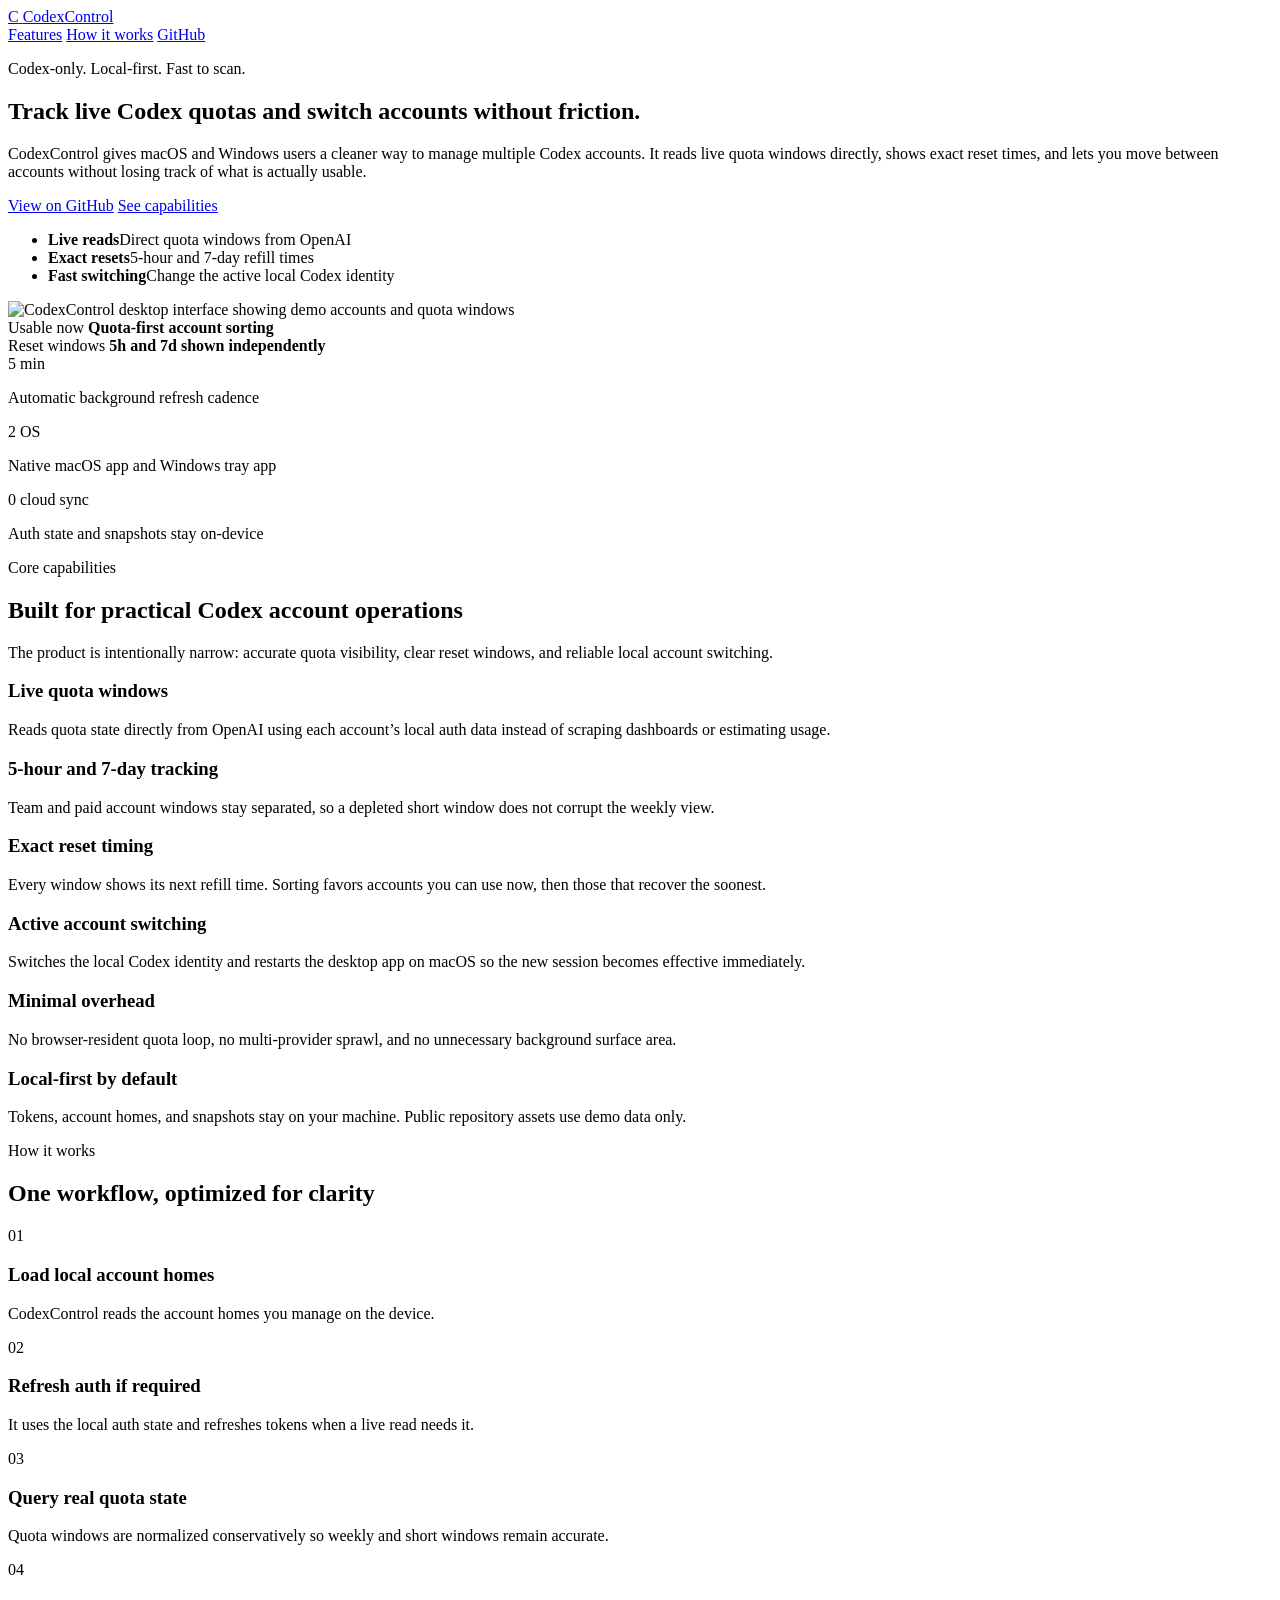
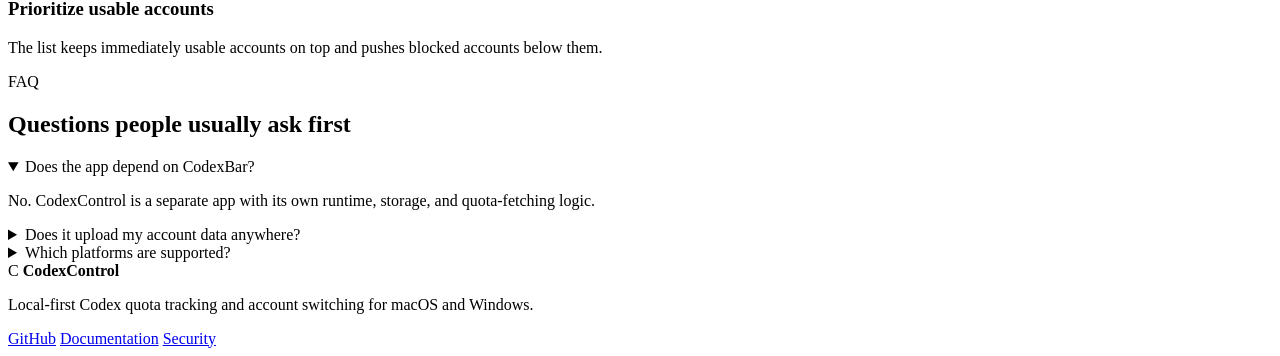
==== site/index.html @ 376be857 "Add Cloudflare Pages website" ====
<!doctype html>
<html lang="en">
  <head>
    <meta charset="utf-8">
    <meta name="viewport" content="width=device-width, initial-scale=1">
    <title>CodexControl | Codex quota tracking and account switching</title>
    <meta
      name="description"
      content="CodexControl is a local-first desktop app for tracking live OpenAI Codex quotas, exact reset times, and switching between Codex accounts on macOS and Windows."
    >
    <meta
      name="robots"
      content="index,follow,max-image-preview:large,max-snippet:-1,max-video-preview:-1"
    >
    <meta name="theme-color" content="#111a37">
    <meta name="application-name" content="CodexControl">
    <meta name="apple-mobile-web-app-title" content="CodexControl">
    <meta name="format-detection" content="telephone=no">
    <meta name="author" content="CodexControl">
    <link rel="canonical" href="https://codexcontrol.app/">
    <link rel="icon" href="/favicon.svg" type="image/svg+xml">
    <link rel="manifest" href="/site.webmanifest">
    <link rel="stylesheet" href="/styles.css">

    <meta property="og:type" content="website">
    <meta property="og:site_name" content="CodexControl">
    <meta property="og:locale" content="en_US">
    <meta property="og:url" content="https://codexcontrol.app/">
    <meta property="og:title" content="CodexControl | Codex quota tracking and account switching">
    <meta
      property="og:description"
      content="Track live Codex quotas, exact reset times, and switch accounts locally without browser-driven overhead."
    >
    <meta property="og:image" content="https://codexcontrol.app/assets/codexcontrol-og.png">
    <meta property="og:image:width" content="1200">
    <meta property="og:image:height" content="630">

    <meta name="twitter:card" content="summary_large_image">
    <meta name="twitter:title" content="CodexControl | Codex quota tracking and account switching">
    <meta
      name="twitter:description"
      content="Local-first desktop app for live Codex quota tracking, reset windows, and one-click account switching."
    >
    <meta name="twitter:image" content="https://codexcontrol.app/assets/codexcontrol-og.png">

    <script type="application/ld+json">
      {
        "@context": "https://schema.org",
        "@type": "SoftwareApplication",
        "name": "CodexControl",
        "applicationCategory": "DeveloperApplication",
        "operatingSystem": "macOS, Windows",
        "url": "https://codexcontrol.app/",
        "downloadUrl": "https://github.com/ademisler/CodexControl",
        "softwareVersion": "1.0",
        "description": "Local-first desktop app for live OpenAI Codex quota tracking, exact reset times, and account switching.",
        "image": "https://codexcontrol.app/assets/codexcontrol-og.png",
        "author": {
          "@type": "Person",
          "name": "ademisler"
        },
        "offers": {
          "@type": "Offer",
          "price": "0",
          "priceCurrency": "USD"
        },
        "sameAs": [
          "https://github.com/ademisler/CodexControl"
        ]
      }
    </script>
  </head>
  <body>
    <div class="site-shell">
      <header class="topbar">
        <a class="brand" href="/" aria-label="CodexControl home">
          <span class="brand-mark">C</span>
          <span class="brand-name">CodexControl</span>
        </a>
        <nav class="nav">
          <a href="#features">Features</a>
          <a href="#how-it-works">How it works</a>
          <a href="https://github.com/ademisler/CodexControl">GitHub</a>
        </nav>
      </header>

      <main>
        <section class="hero">
          <div class="hero-copy">
            <p class="eyebrow">Codex-only. Local-first. Fast to scan.</p>
            <h1>Track live Codex quotas and switch accounts without friction.</h1>
            <p class="lede">
              CodexControl gives macOS and Windows users a cleaner way to manage multiple
              Codex accounts. It reads live quota windows directly, shows exact reset times,
              and lets you move between accounts without losing track of what is actually usable.
            </p>
            <div class="cta-row">
              <a class="button primary" href="https://github.com/ademisler/CodexControl">View on GitHub</a>
              <a class="button secondary" href="#features">See capabilities</a>
            </div>
            <ul class="signal-list" aria-label="Key product signals">
              <li><strong>Live reads</strong><span>Direct quota windows from OpenAI</span></li>
              <li><strong>Exact resets</strong><span>5-hour and 7-day refill times</span></li>
              <li><strong>Fast switching</strong><span>Change the active local Codex identity</span></li>
            </ul>
          </div>

          <div class="hero-visual">
            <div class="window-card">
              <div class="window-header">
                <span></span>
                <span></span>
                <span></span>
              </div>
              <img
                src="/assets/codexcontrol-demo-ui.png"
                alt="CodexControl desktop interface showing demo accounts and quota windows"
                width="996"
                height="1360"
              >
            </div>
            <div class="status-float status-float-top">
              <span class="status-label">Usable now</span>
              <strong>Quota-first account sorting</strong>
            </div>
            <div class="status-float status-float-bottom">
              <span class="status-label">Reset windows</span>
              <strong>5h and 7d shown independently</strong>
            </div>
          </div>
        </section>

        <section class="trust-row" aria-label="Product highlights">
          <article>
            <span class="metric">5 min</span>
            <p>Automatic background refresh cadence</p>
          </article>
          <article>
            <span class="metric">2 OS</span>
            <p>Native macOS app and Windows tray app</p>
          </article>
          <article>
            <span class="metric">0 cloud sync</span>
            <p>Auth state and snapshots stay on-device</p>
          </article>
        </section>

        <section class="section" id="features">
          <div class="section-head">
            <p class="eyebrow">Core capabilities</p>
            <h2>Built for practical Codex account operations</h2>
            <p>
              The product is intentionally narrow: accurate quota visibility, clear reset windows,
              and reliable local account switching.
            </p>
          </div>

          <div class="feature-grid">
            <article class="feature-card">
              <h3>Live quota windows</h3>
              <p>
                Reads quota state directly from OpenAI using each account’s local auth data instead
                of scraping dashboards or estimating usage.
              </p>
            </article>
            <article class="feature-card">
              <h3>5-hour and 7-day tracking</h3>
              <p>
                Team and paid account windows stay separated, so a depleted short window does not
                corrupt the weekly view.
              </p>
            </article>
            <article class="feature-card">
              <h3>Exact reset timing</h3>
              <p>
                Every window shows its next refill time. Sorting favors accounts you can use now,
                then those that recover the soonest.
              </p>
            </article>
            <article class="feature-card">
              <h3>Active account switching</h3>
              <p>
                Switches the local Codex identity and restarts the desktop app on macOS so the
                new session becomes effective immediately.
              </p>
            </article>
            <article class="feature-card">
              <h3>Minimal overhead</h3>
              <p>
                No browser-resident quota loop, no multi-provider sprawl, and no unnecessary
                background surface area.
              </p>
            </article>
            <article class="feature-card">
              <h3>Local-first by default</h3>
              <p>
                Tokens, account homes, and snapshots stay on your machine. Public repository
                assets use demo data only.
              </p>
            </article>
          </div>
        </section>

        <section class="section section-alt" id="how-it-works">
          <div class="section-head">
            <p class="eyebrow">How it works</p>
            <h2>One workflow, optimized for clarity</h2>
          </div>

          <div class="step-list">
            <article class="step-card">
              <span class="step-index">01</span>
              <h3>Load local account homes</h3>
              <p>CodexControl reads the account homes you manage on the device.</p>
            </article>
            <article class="step-card">
              <span class="step-index">02</span>
              <h3>Refresh auth if required</h3>
              <p>It uses the local auth state and refreshes tokens when a live read needs it.</p>
            </article>
            <article class="step-card">
              <span class="step-index">03</span>
              <h3>Query real quota state</h3>
              <p>Quota windows are normalized conservatively so weekly and short windows remain accurate.</p>
            </article>
            <article class="step-card">
              <span class="step-index">04</span>
              <h3>Prioritize usable accounts</h3>
              <p>The list keeps immediately usable accounts on top and pushes blocked accounts below them.</p>
            </article>
          </div>
        </section>

        <section class="section faq">
          <div class="section-head">
            <p class="eyebrow">FAQ</p>
            <h2>Questions people usually ask first</h2>
          </div>

          <div class="faq-list">
            <details open>
              <summary>Does the app depend on CodexBar?</summary>
              <p>No. CodexControl is a separate app with its own runtime, storage, and quota-fetching logic.</p>
            </details>
            <details>
              <summary>Does it upload my account data anywhere?</summary>
              <p>No. The app is local-first. It reads local account state and requests quota data directly from OpenAI.</p>
            </details>
            <details>
              <summary>Which platforms are supported?</summary>
              <p>The repository ships a native macOS menu bar app and a Windows tray implementation.</p>
            </details>
          </div>
        </section>
      </main>

      <footer class="footer">
        <div>
          <span class="brand-mark footer-mark">C</span>
          <strong>CodexControl</strong>
        </div>
        <p>Local-first Codex quota tracking and account switching for macOS and Windows.</p>
        <div class="footer-links">
          <a href="https://github.com/ademisler/CodexControl">GitHub</a>
          <a href="https://github.com/ademisler/CodexControl/blob/main/README.md">Documentation</a>
          <a href="https://github.com/ademisler/CodexControl/blob/main/SECURITY.md">Security</a>
        </div>
      </footer>
    </div>
  </body>
</html>
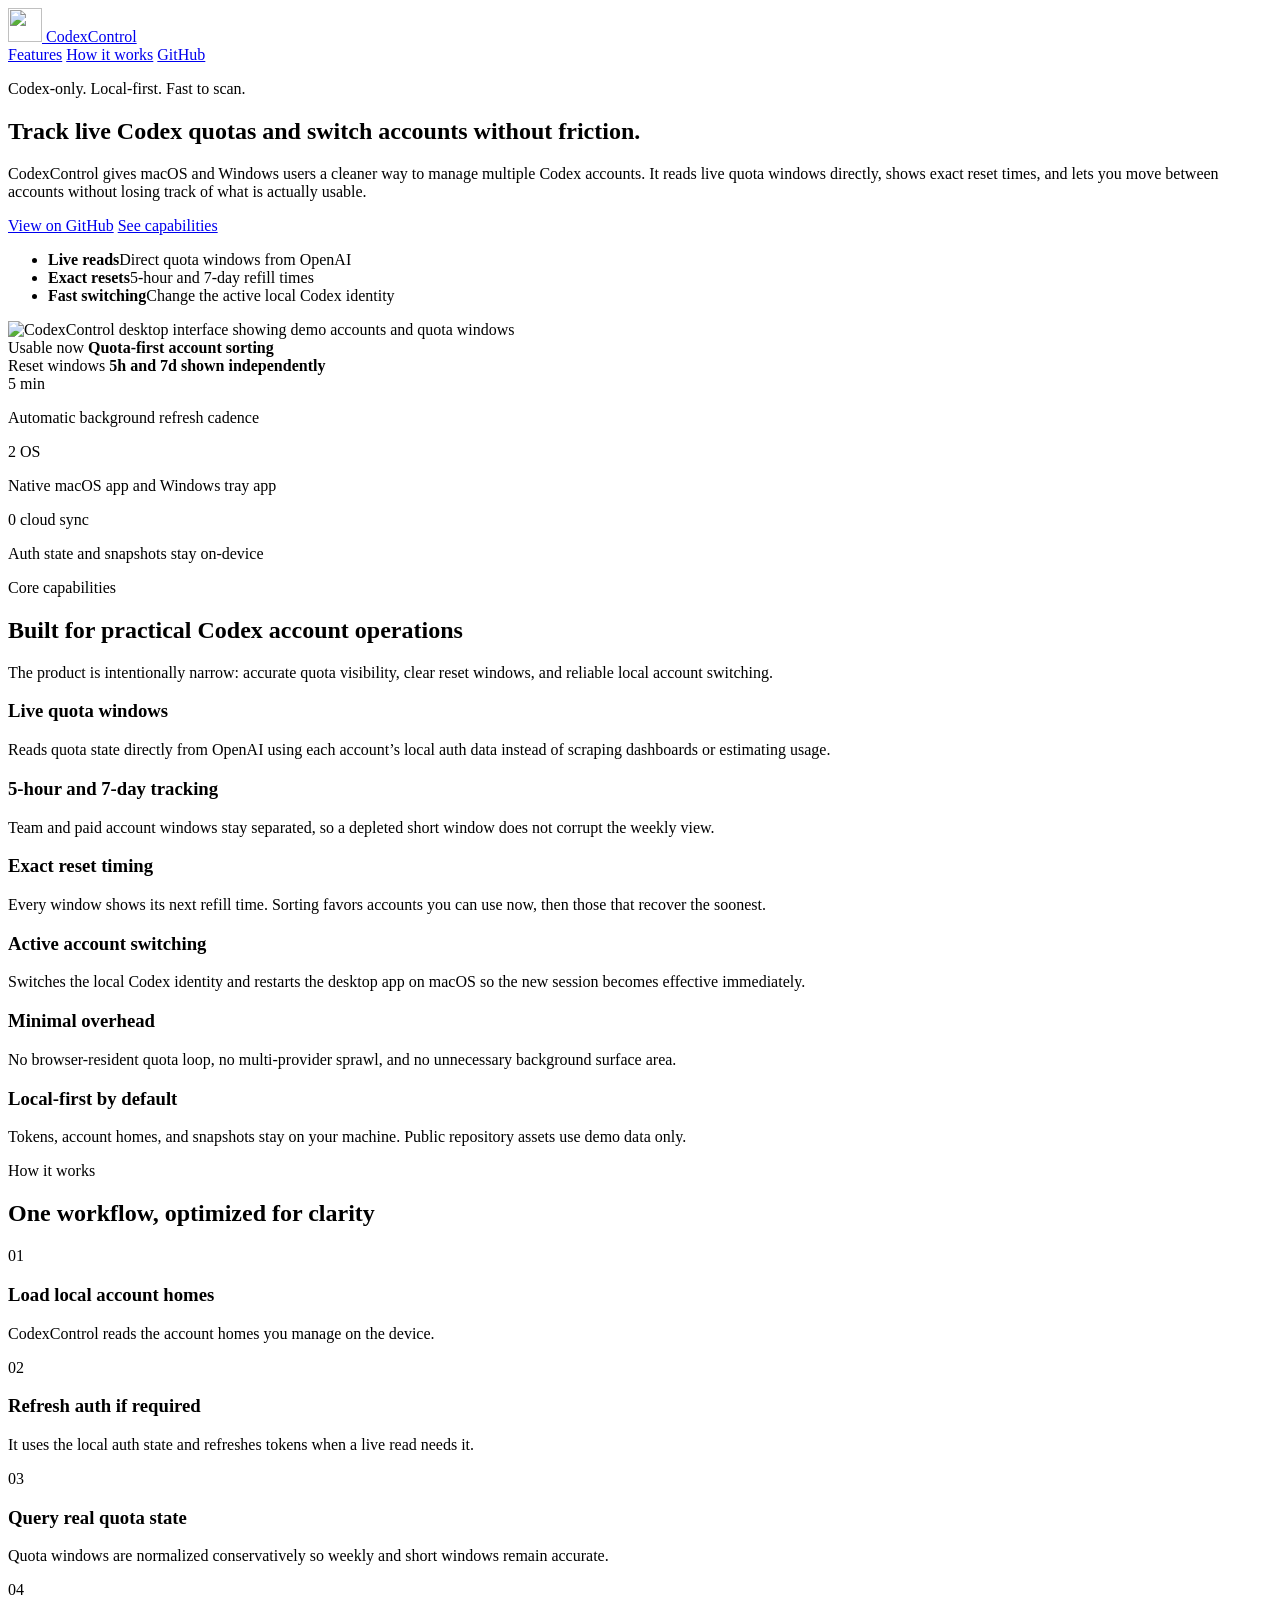
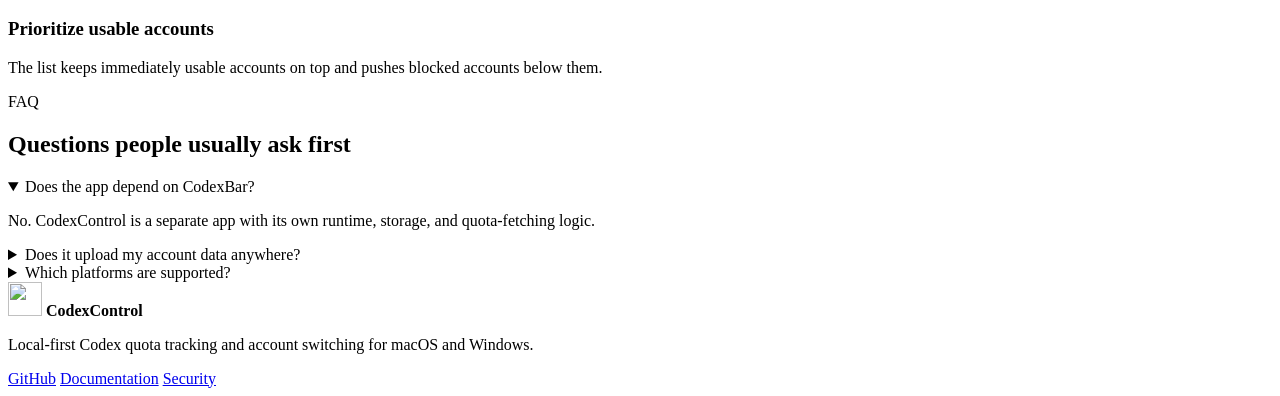
==== commit b27d1390: "Polish branding, release flow, and repository automation" ====
--- a/site/index.html
+++ b/site/index.html
@@ -74,7 +74,7 @@
     <div class="site-shell">
       <header class="topbar">
         <a class="brand" href="/" aria-label="CodexControl home">
-          <span class="brand-mark">C</span>
+          <img class="brand-mark-image" src="/assets/codexcontrol-mark.svg" alt="" width="34" height="34">
           <span class="brand-name">CodexControl</span>
         </a>
         <nav class="nav">
@@ -256,7 +256,7 @@
 
       <footer class="footer">
         <div>
-          <span class="brand-mark footer-mark">C</span>
+          <img class="brand-mark-image footer-mark" src="/assets/codexcontrol-mark.svg" alt="" width="34" height="34">
           <strong>CodexControl</strong>
         </div>
         <p>Local-first Codex quota tracking and account switching for macOS and Windows.</p>
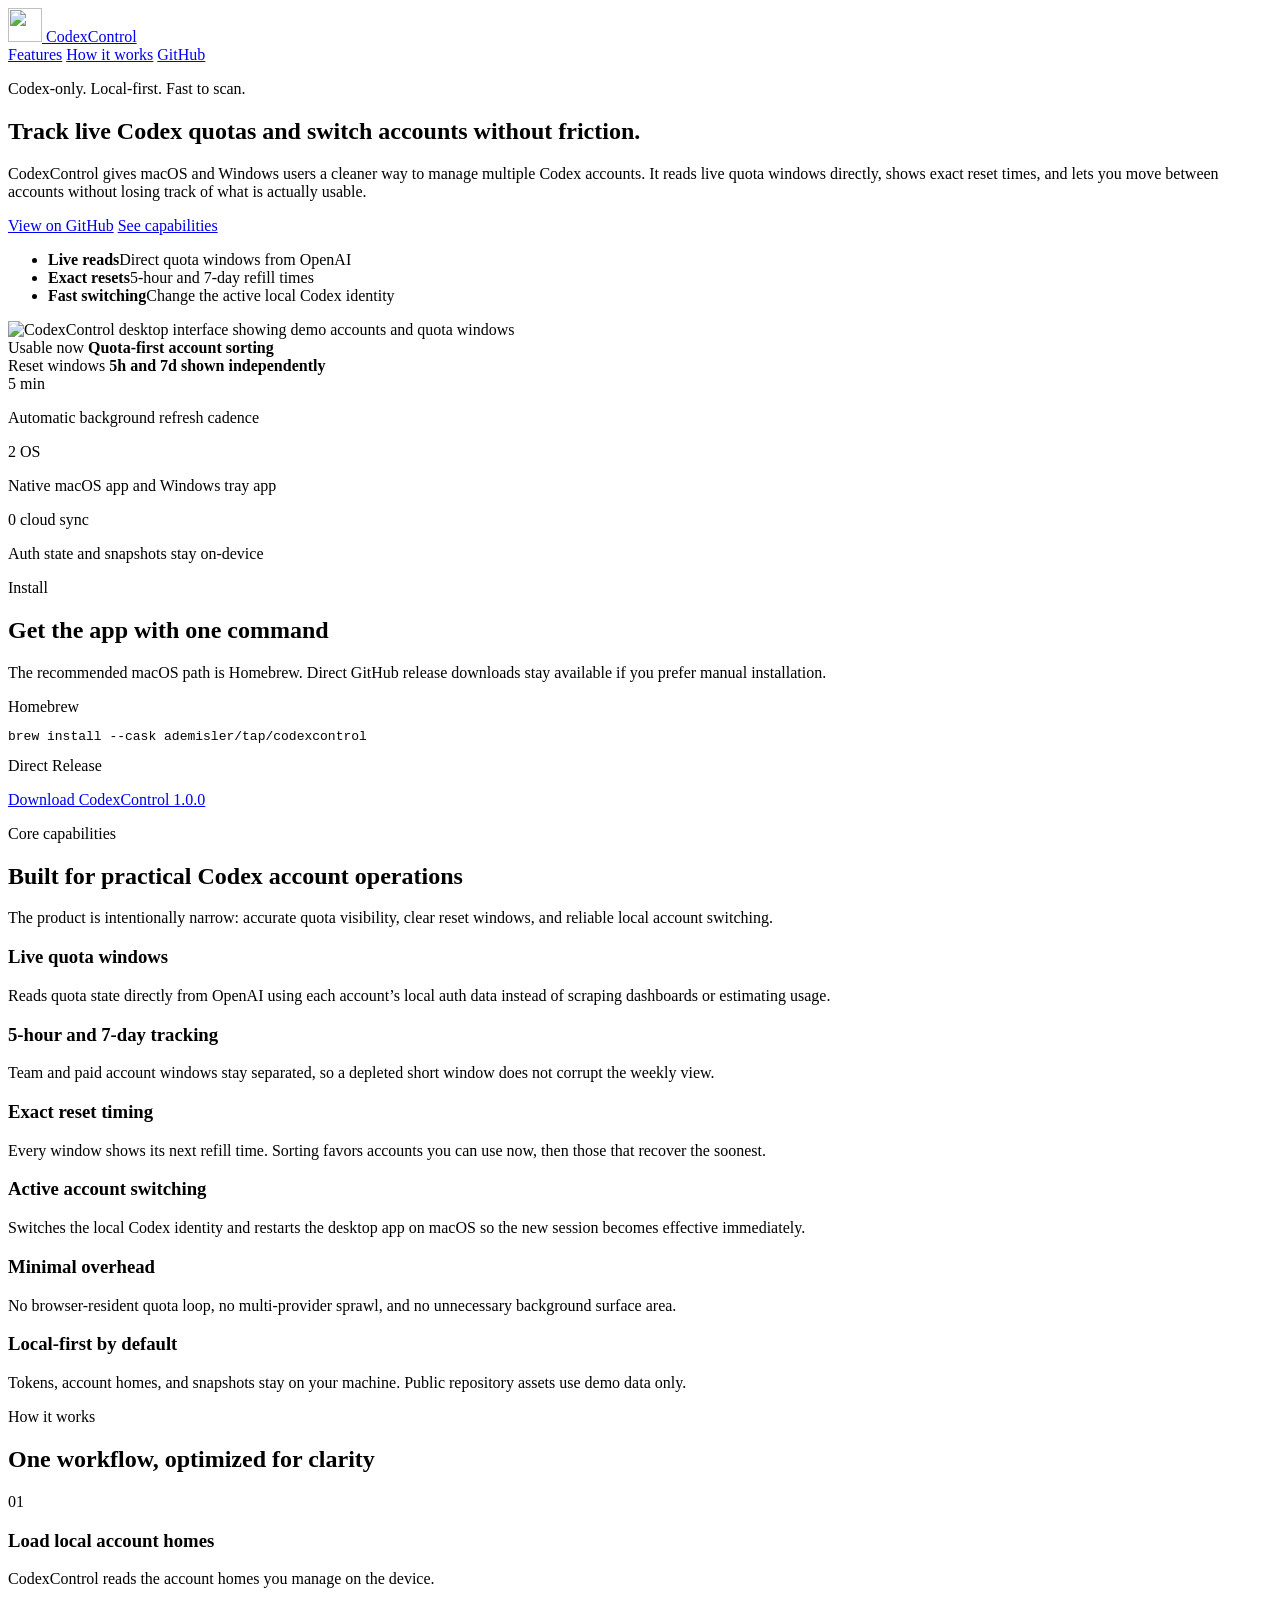
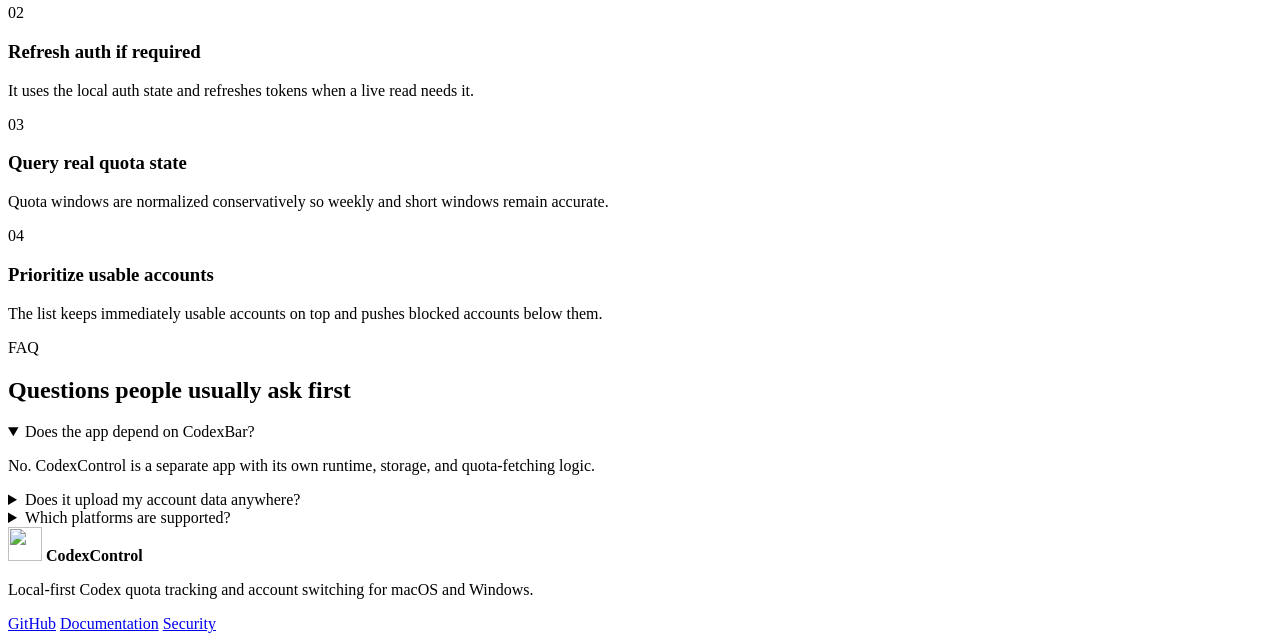
==== commit b189e35e: "Add Homebrew install path and harden release docs" ====
--- a/site/index.html
+++ b/site/index.html
@@ -31,7 +31,7 @@
       property="og:description"
       content="Track live Codex quotas, exact reset times, and switch accounts locally without browser-driven overhead."
     >
-    <meta property="og:image" content="https://codexcontrol.app/assets/codexcontrol-og.png">
+    <meta property="og:image" content="https://codexcontrol.app/assets/codexcontrol-og.png?v=1.0.1">
     <meta property="og:image:width" content="1200">
     <meta property="og:image:height" content="630">
 
@@ -41,7 +41,7 @@
       name="twitter:description"
       content="Local-first desktop app for live Codex quota tracking, reset windows, and one-click account switching."
     >
-    <meta name="twitter:image" content="https://codexcontrol.app/assets/codexcontrol-og.png">
+    <meta name="twitter:image" content="https://codexcontrol.app/assets/codexcontrol-og.png?v=1.0.1">
 
     <script type="application/ld+json">
       {
@@ -54,7 +54,7 @@
         "downloadUrl": "https://github.com/ademisler/CodexControl",
         "softwareVersion": "1.0",
         "description": "Local-first desktop app for live OpenAI Codex quota tracking, exact reset times, and account switching.",
-        "image": "https://codexcontrol.app/assets/codexcontrol-og.png",
+        "image": "https://codexcontrol.app/assets/codexcontrol-og.png?v=1.0.1",
         "author": {
           "@type": "Person",
           "name": "ademisler"
@@ -145,6 +145,28 @@
           </article>
         </section>
 
+        <section class="section section-install" id="install">
+          <div class="section-head">
+            <p class="eyebrow">Install</p>
+            <h2>Get the app with one command</h2>
+            <p>
+              The recommended macOS path is Homebrew. Direct GitHub release downloads stay available
+              if you prefer manual installation.
+            </p>
+          </div>
+
+          <div class="install-grid">
+            <article class="install-card">
+              <span class="install-label">Homebrew</span>
+              <pre><code>brew install --cask ademisler/tap/codexcontrol</code></pre>
+            </article>
+            <article class="install-card">
+              <span class="install-label">Direct Release</span>
+              <p><a href="https://github.com/ademisler/CodexControl/releases/tag/v1.0.0">Download CodexControl 1.0.0</a></p>
+            </article>
+          </div>
+        </section>
+
         <section class="section" id="features">
           <div class="section-head">
             <p class="eyebrow">Core capabilities</p>
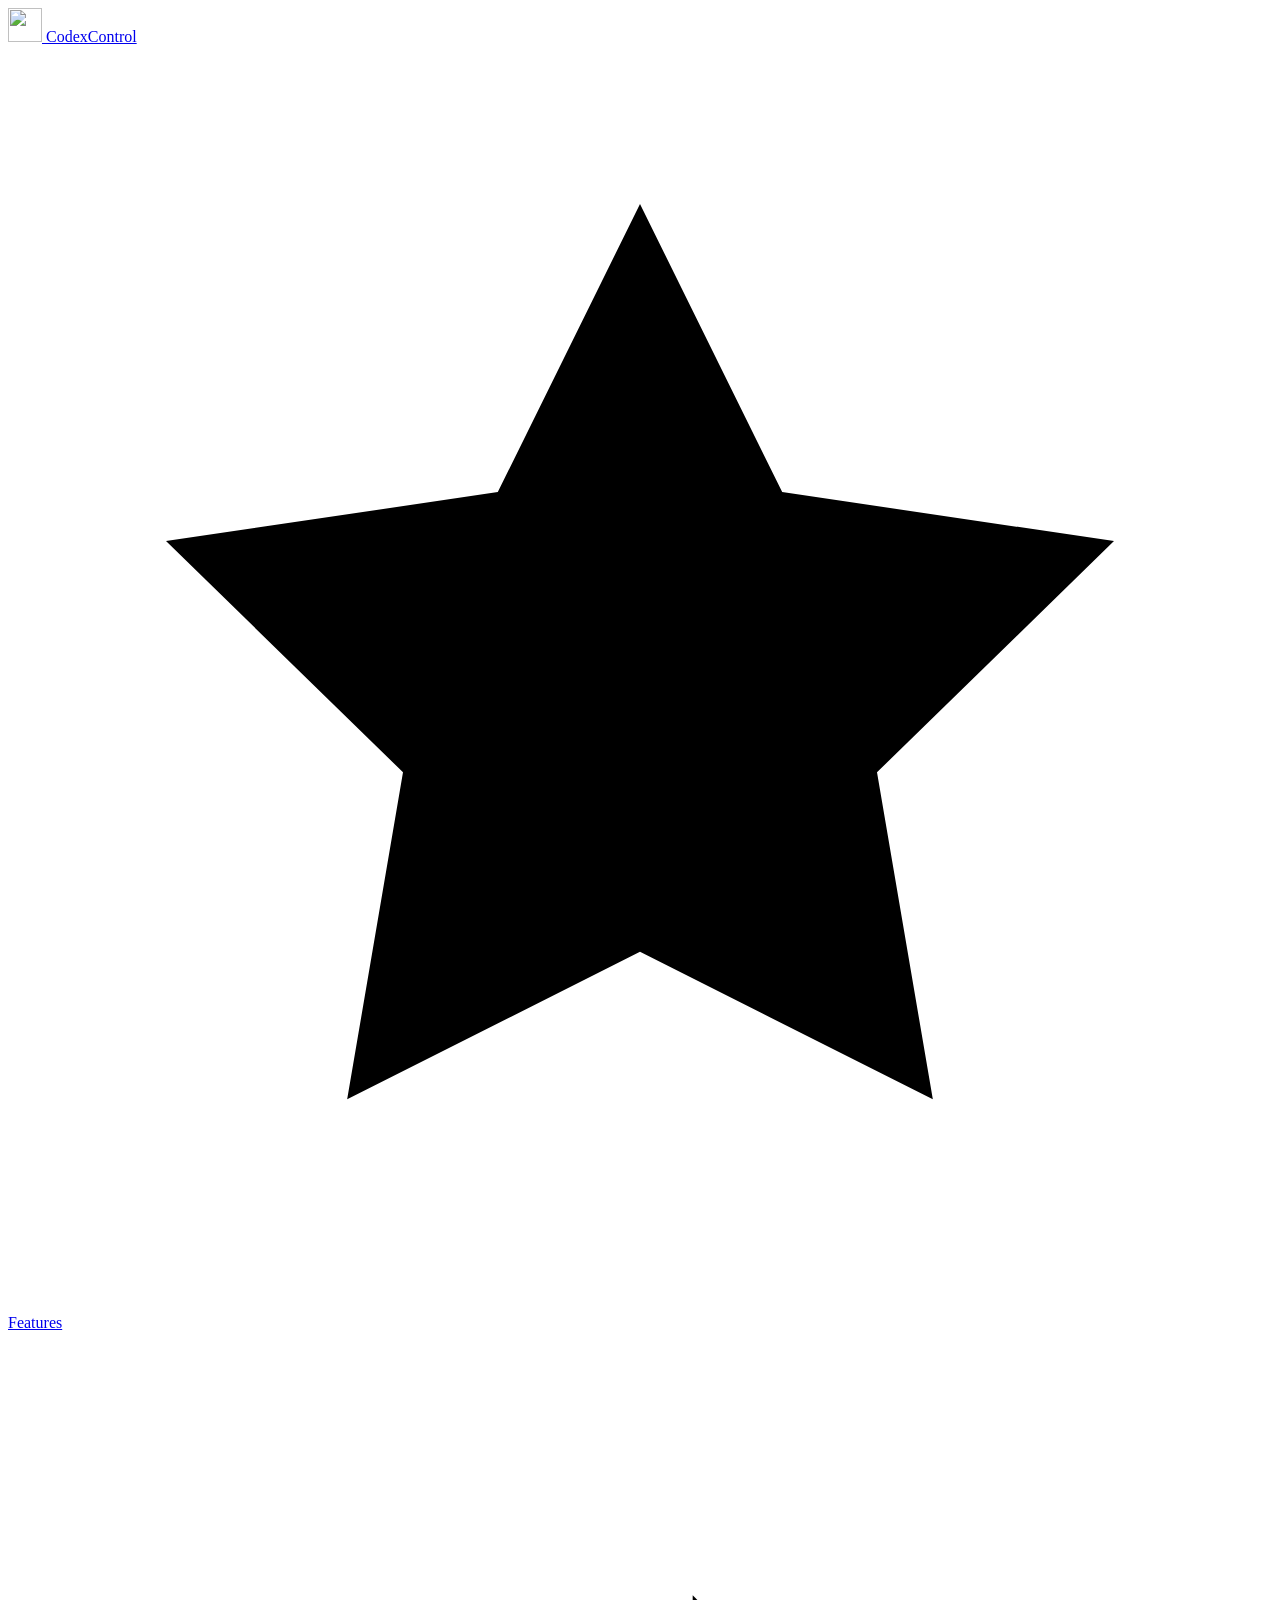
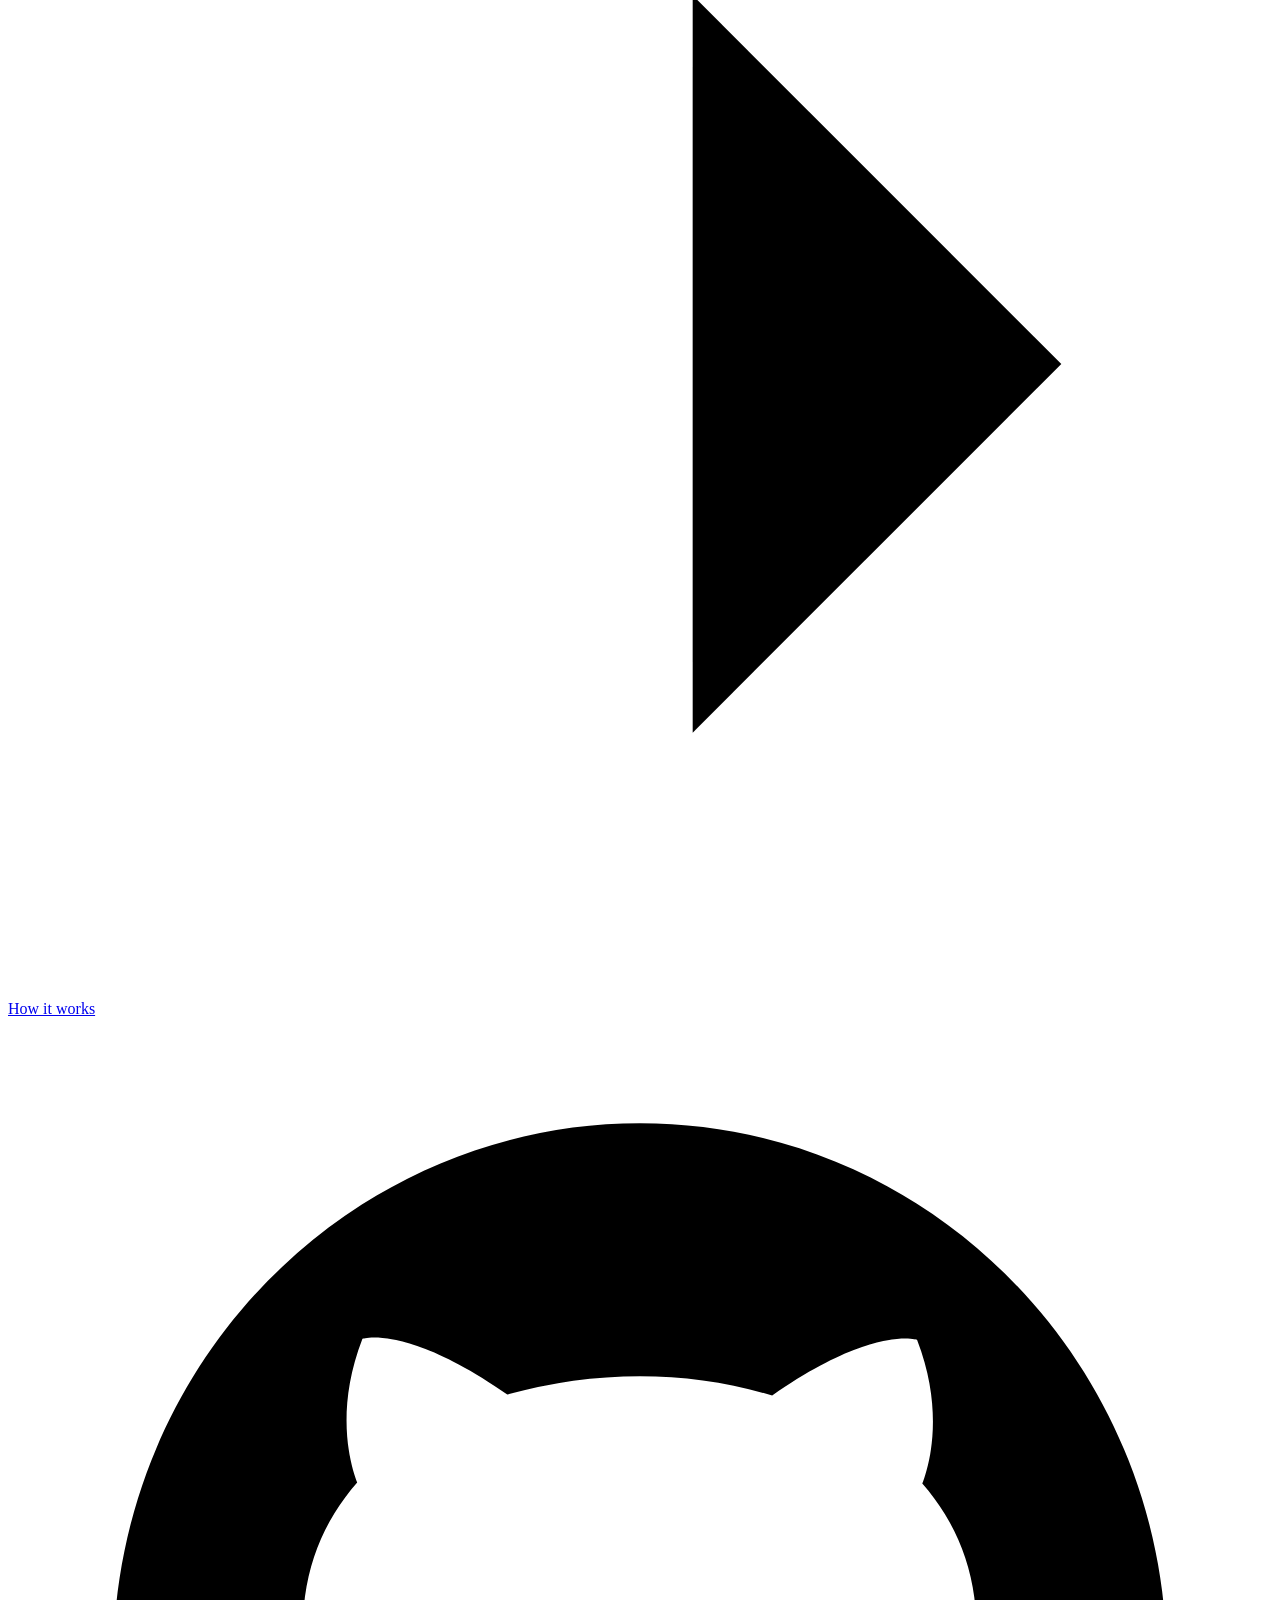
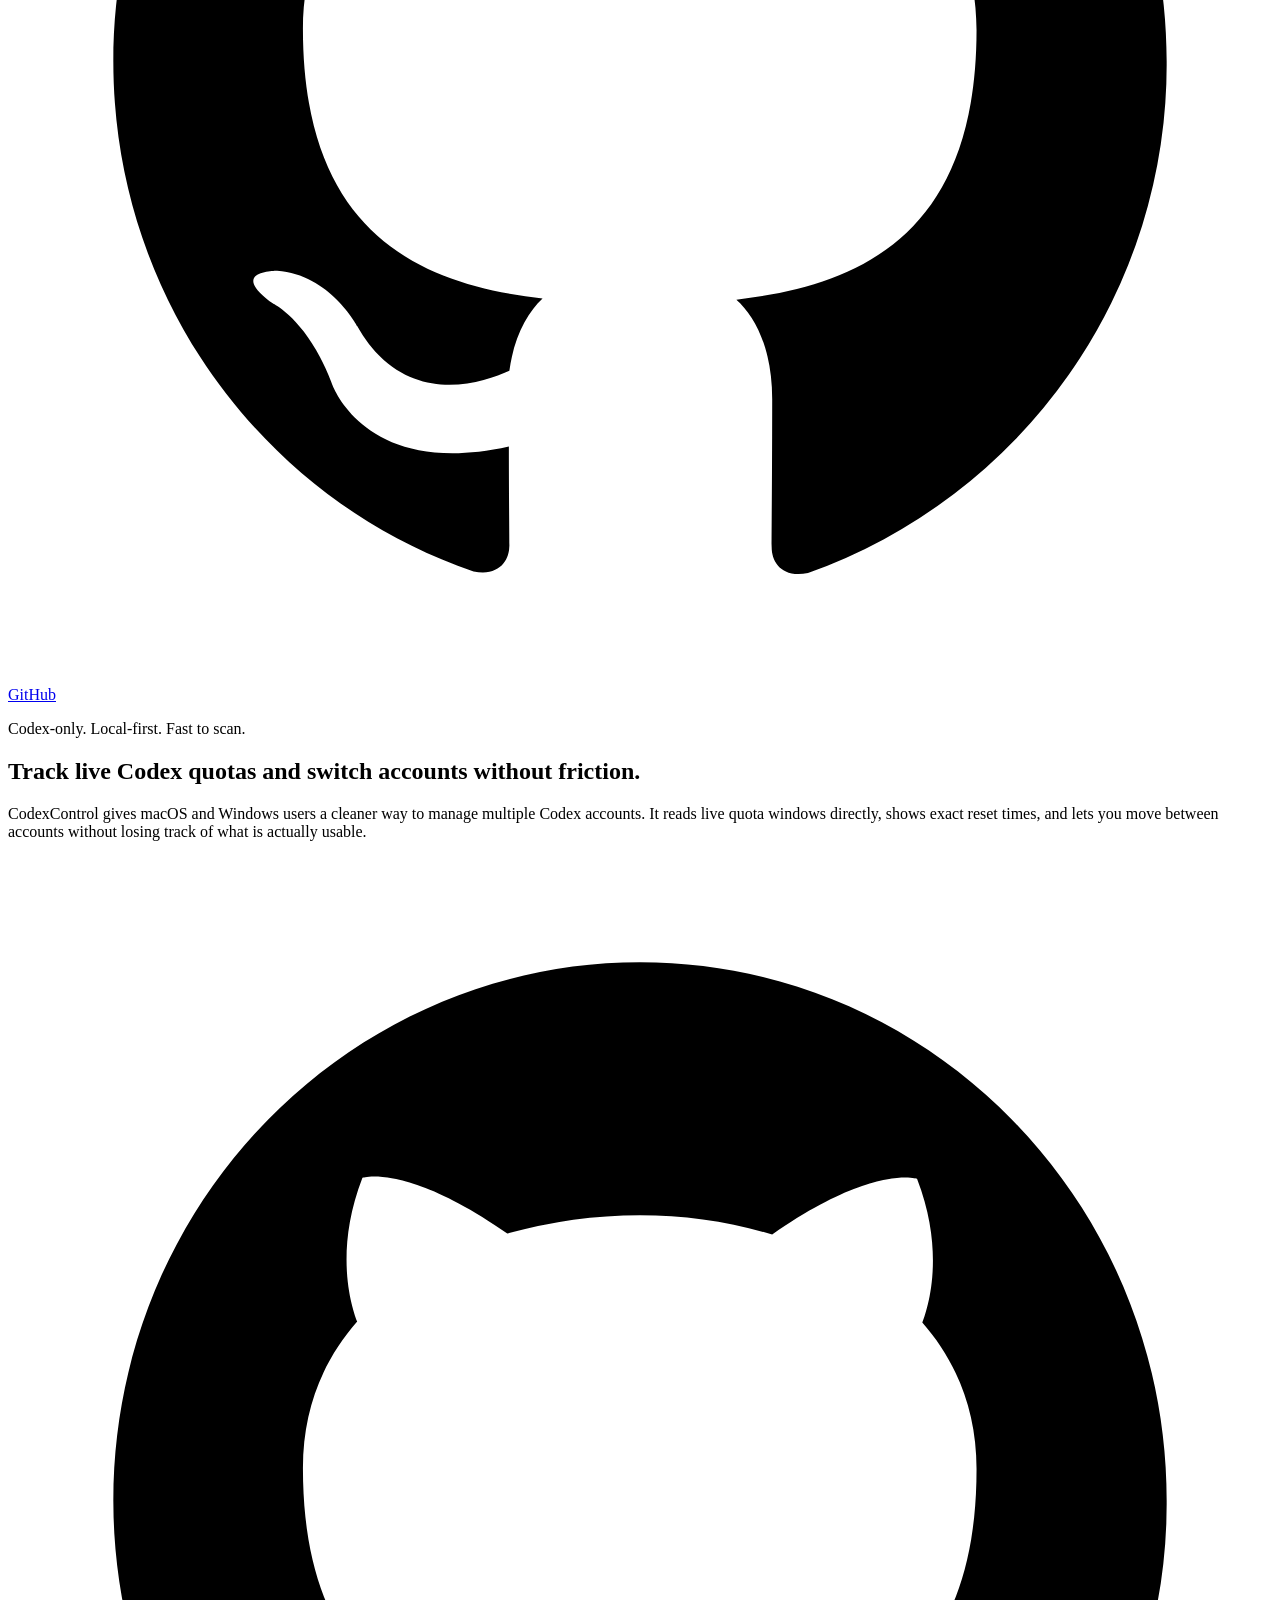
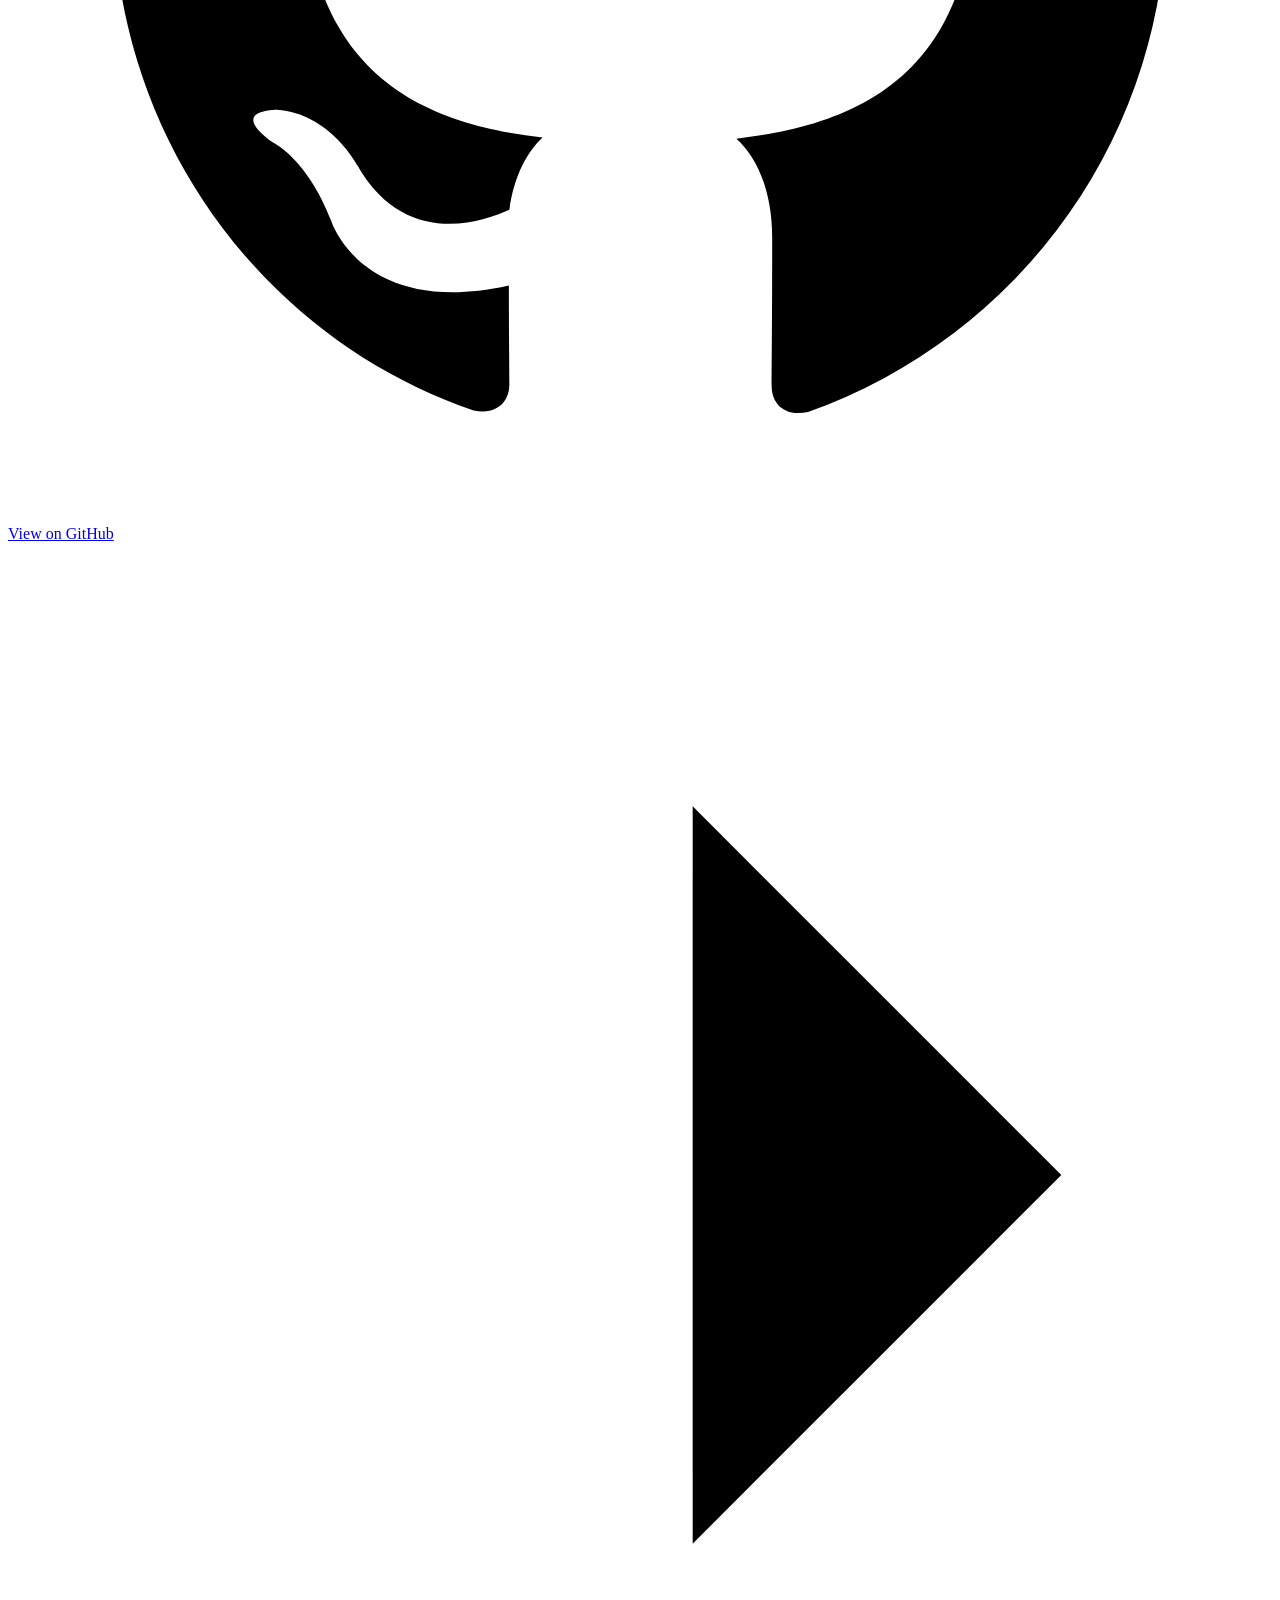
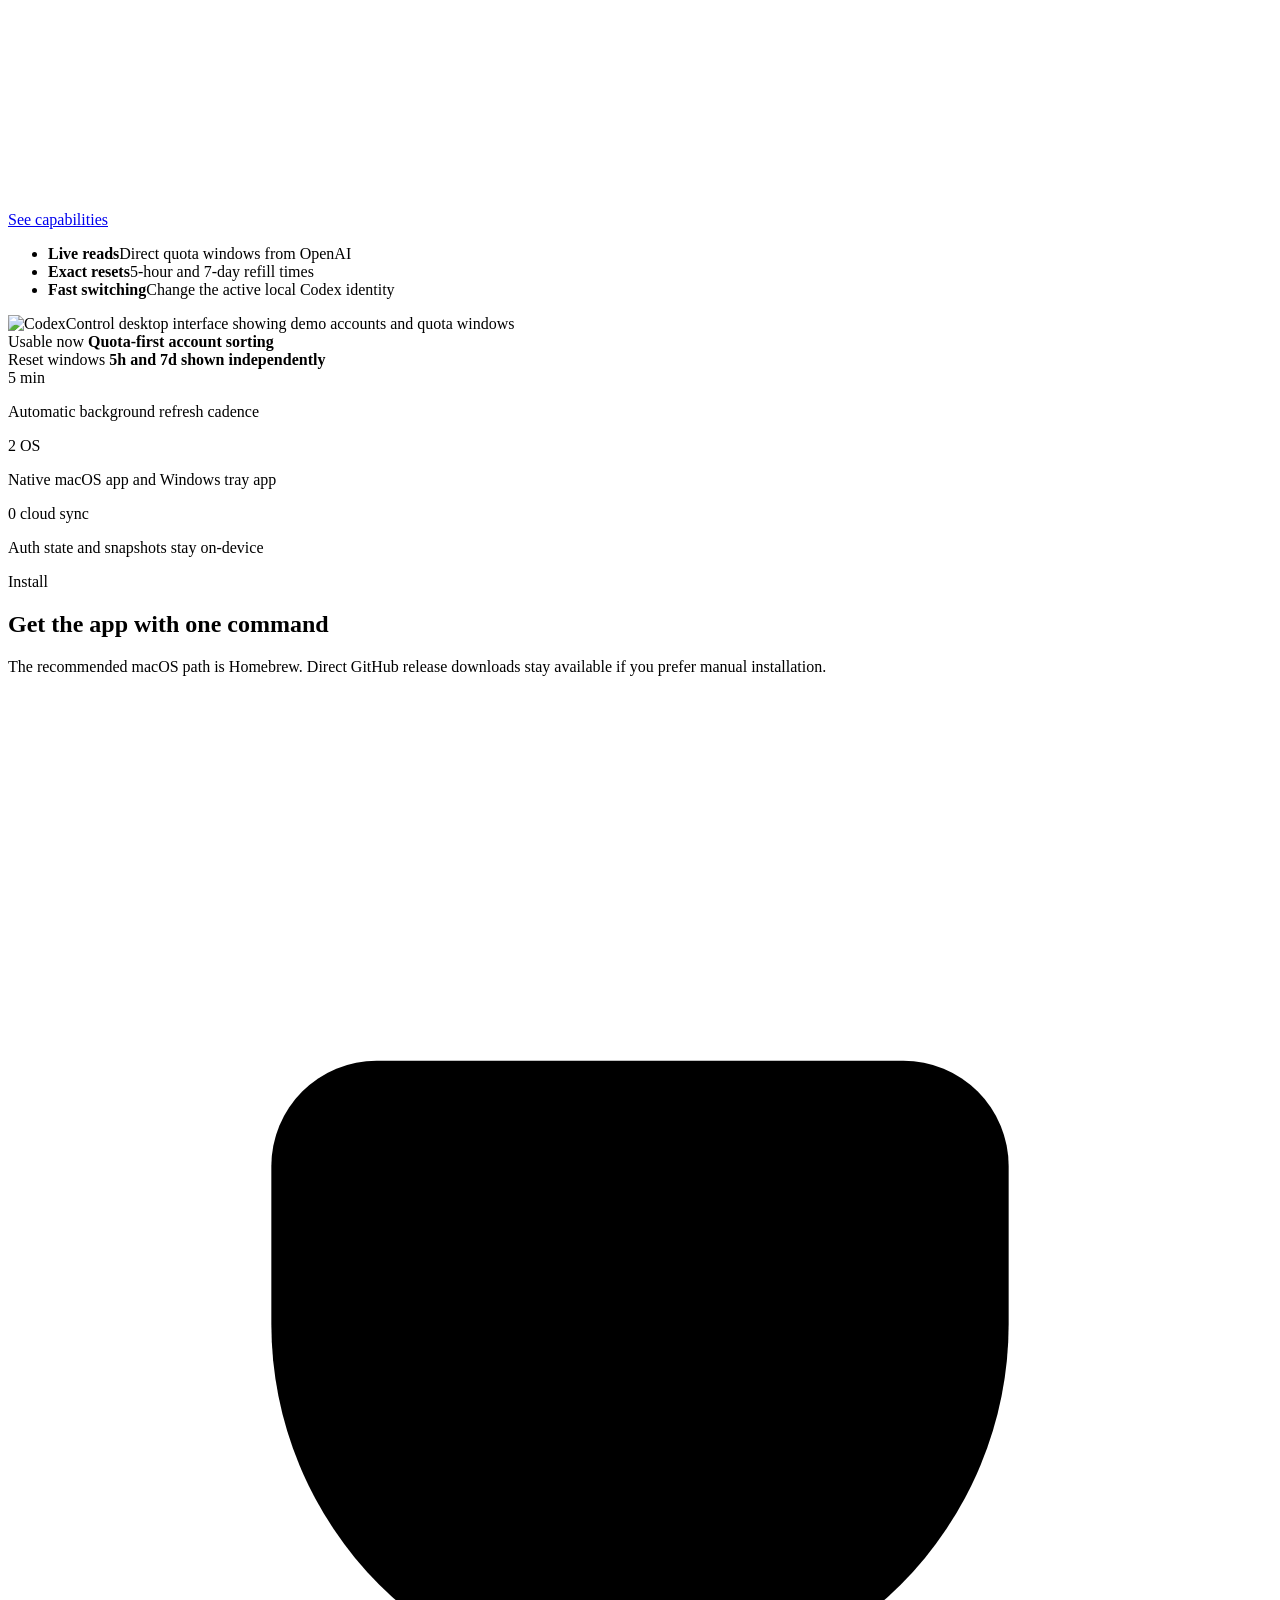
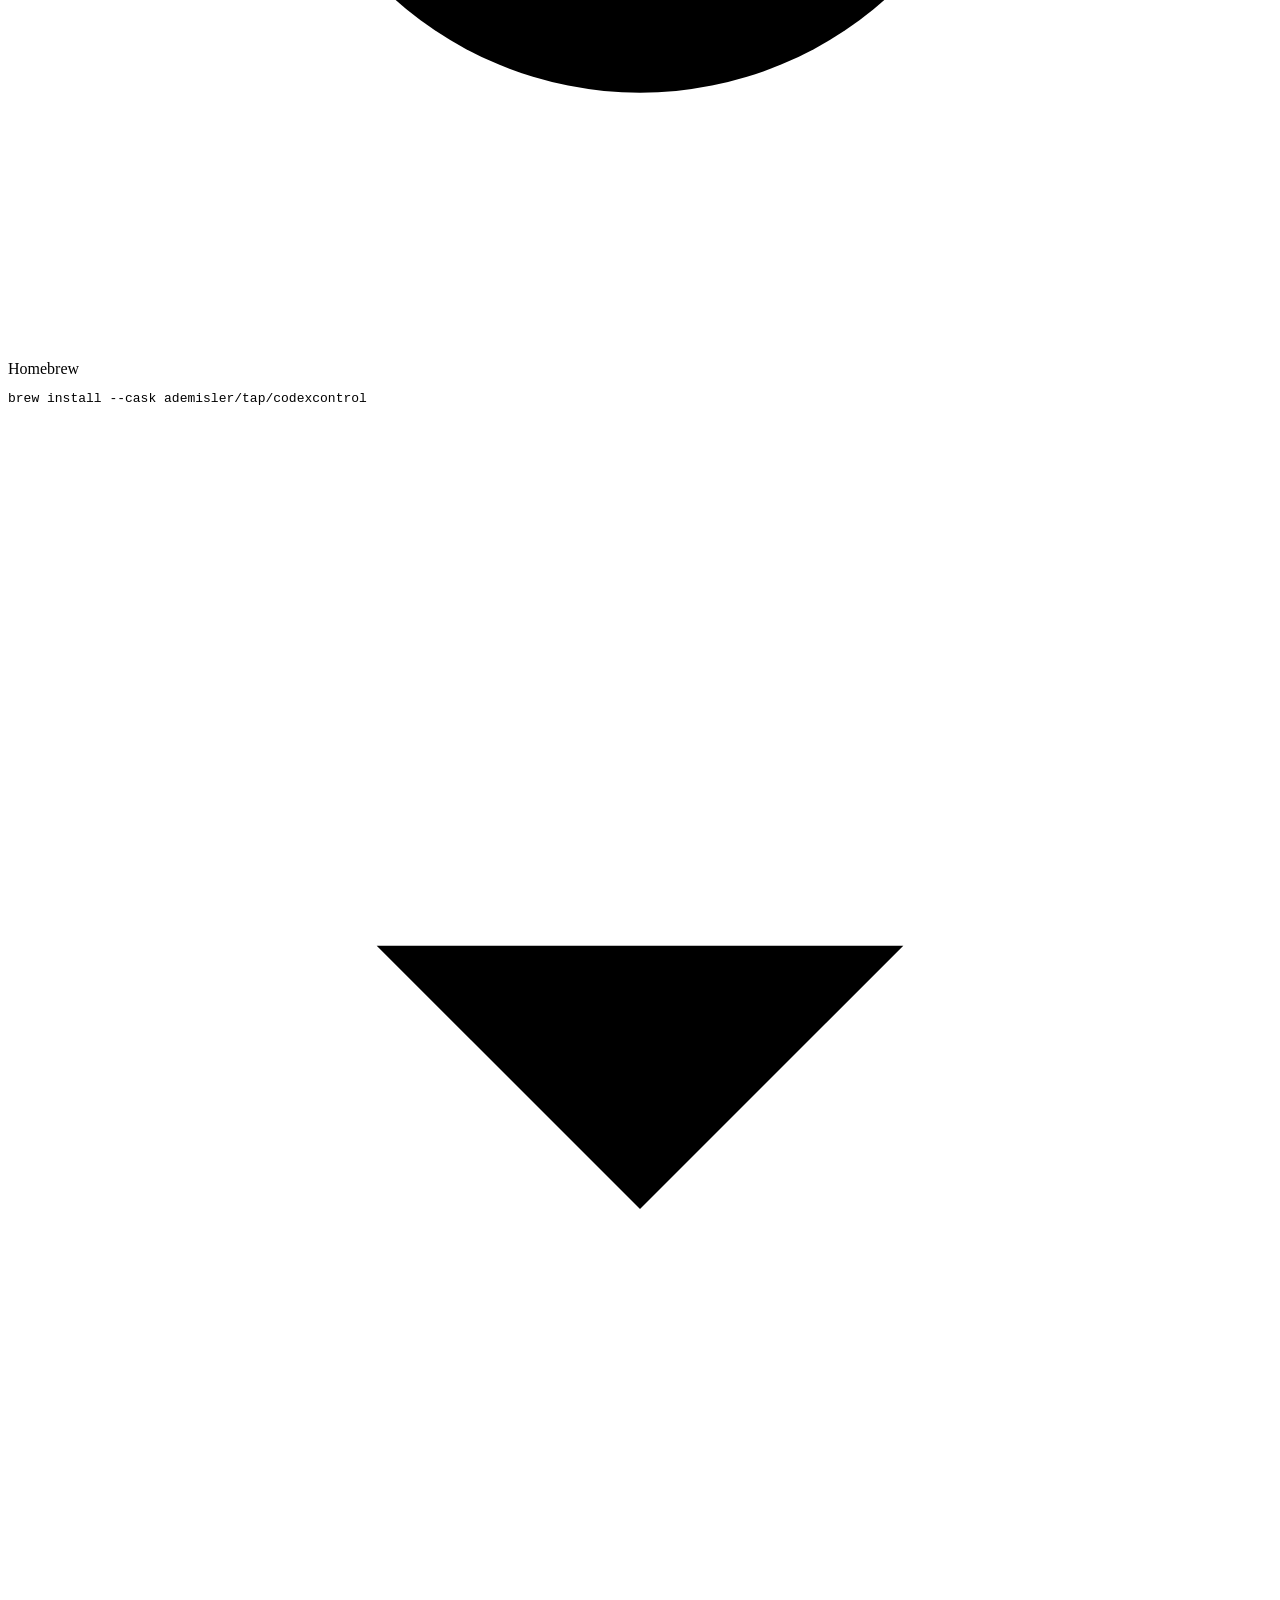
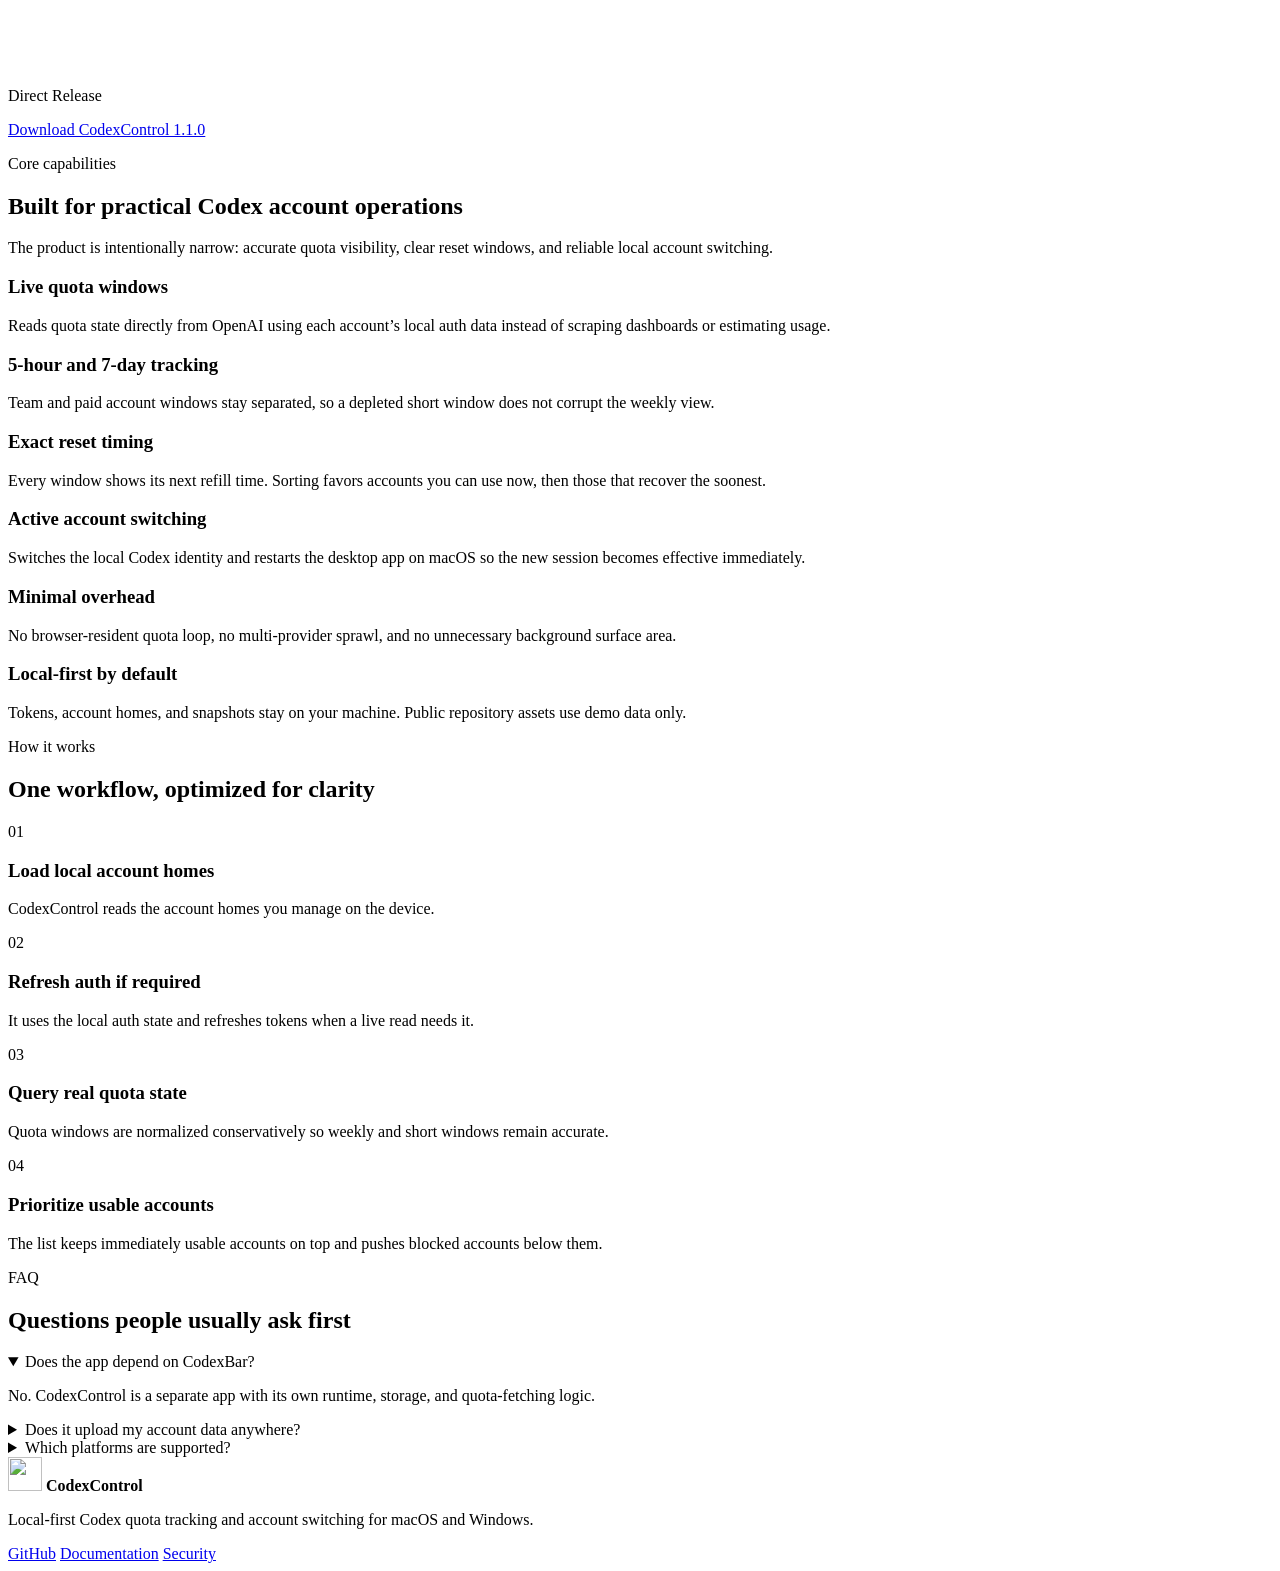
==== commit 739c1038: "Ship Sparkle updater and release pipeline" ====
--- a/site/index.html
+++ b/site/index.html
@@ -12,7 +12,7 @@
       name="robots"
       content="index,follow,max-image-preview:large,max-snippet:-1,max-video-preview:-1"
     >
-    <meta name="theme-color" content="#111a37">
+    <meta name="theme-color" content="#0b1015">
     <meta name="application-name" content="CodexControl">
     <meta name="apple-mobile-web-app-title" content="CodexControl">
     <meta name="format-detection" content="telephone=no">
@@ -31,7 +31,7 @@
       property="og:description"
       content="Track live Codex quotas, exact reset times, and switch accounts locally without browser-driven overhead."
     >
-    <meta property="og:image" content="https://codexcontrol.app/assets/codexcontrol-og.png?v=1.0.1">
+    <meta property="og:image" content="https://codexcontrol.app/assets/codexcontrol-og.png?v=1.1.0">
     <meta property="og:image:width" content="1200">
     <meta property="og:image:height" content="630">
 
@@ -41,7 +41,7 @@
       name="twitter:description"
       content="Local-first desktop app for live Codex quota tracking, reset windows, and one-click account switching."
     >
-    <meta name="twitter:image" content="https://codexcontrol.app/assets/codexcontrol-og.png?v=1.0.1">
+    <meta name="twitter:image" content="https://codexcontrol.app/assets/codexcontrol-og.png?v=1.1.0">
 
     <script type="application/ld+json">
       {
@@ -52,9 +52,9 @@
         "operatingSystem": "macOS, Windows",
         "url": "https://codexcontrol.app/",
         "downloadUrl": "https://github.com/ademisler/CodexControl",
-        "softwareVersion": "1.0",
+        "softwareVersion": "1.1.0",
         "description": "Local-first desktop app for live OpenAI Codex quota tracking, exact reset times, and account switching.",
-        "image": "https://codexcontrol.app/assets/codexcontrol-og.png?v=1.0.1",
+        "image": "https://codexcontrol.app/assets/codexcontrol-og.png?v=1.1.0",
         "author": {
           "@type": "Person",
           "name": "ademisler"
@@ -77,10 +77,19 @@
           <img class="brand-mark-image" src="/assets/codexcontrol-mark.svg" alt="" width="34" height="34">
           <span class="brand-name">CodexControl</span>
         </a>
-        <nav class="nav">
-          <a href="#features">Features</a>
-          <a href="#how-it-works">How it works</a>
-          <a href="https://github.com/ademisler/CodexControl">GitHub</a>
+        <nav class="nav" aria-label="Primary">
+          <a class="nav-link" href="#features">
+            <svg viewBox="0 0 24 24" aria-hidden="true"><path d="M12 3l2.7 5.47L21 9.4l-4.5 4.39 1.06 6.21L12 17.2 6.44 20l1.06-6.21L3 9.4l6.3-.93L12 3Z"/></svg>
+            <span>Features</span>
+          </a>
+          <a class="nav-link" href="#how-it-works">
+            <svg viewBox="0 0 24 24" aria-hidden="true"><path d="M5 12h14"/><path d="m13 5 7 7-7 7"/></svg>
+            <span>How it works</span>
+          </a>
+          <a class="nav-link" href="https://github.com/ademisler/CodexControl">
+            <svg viewBox="0 0 24 24" aria-hidden="true"><path d="M12 2C6.48 2 2 6.58 2 12.22c0 4.5 2.87 8.33 6.84 9.68.5.1.68-.22.68-.49 0-.24-.01-1.04-.01-1.88-2.78.62-3.37-1.22-3.37-1.22-.45-1.18-1.1-1.49-1.1-1.49-.9-.64.07-.63.07-.63 1 .07 1.52 1.05 1.52 1.05.88 1.56 2.32 1.11 2.89.85.09-.66.35-1.11.63-1.37-2.22-.26-4.55-1.15-4.55-5.12 0-1.13.39-2.05 1.03-2.78-.1-.26-.45-1.31.1-2.73 0 0 .84-.28 2.75 1.06A9.35 9.35 0 0 1 12 6.8c.85 0 1.71.12 2.51.37 1.91-1.34 2.75-1.06 2.75-1.06.55 1.42.2 2.47.1 2.73.64.73 1.03 1.65 1.03 2.78 0 3.98-2.33 4.86-4.56 5.12.36.32.68.94.68 1.89 0 1.37-.01 2.47-.01 2.81 0 .27.18.59.69.49A10.24 10.24 0 0 0 22 12.22C22 6.58 17.52 2 12 2Z"/></svg>
+            <span>GitHub</span>
+          </a>
         </nav>
       </header>
 
@@ -95,8 +104,14 @@
               and lets you move between accounts without losing track of what is actually usable.
             </p>
             <div class="cta-row">
-              <a class="button primary" href="https://github.com/ademisler/CodexControl">View on GitHub</a>
-              <a class="button secondary" href="#features">See capabilities</a>
+              <a class="button primary" href="https://github.com/ademisler/CodexControl">
+                <svg viewBox="0 0 24 24" aria-hidden="true"><path d="M12 2C6.48 2 2 6.58 2 12.22c0 4.5 2.87 8.33 6.84 9.68.5.1.68-.22.68-.49 0-.24-.01-1.04-.01-1.88-2.78.62-3.37-1.22-3.37-1.22-.45-1.18-1.1-1.49-1.1-1.49-.9-.64.07-.63.07-.63 1 .07 1.52 1.05 1.52 1.05.88 1.56 2.32 1.11 2.89.85.09-.66.35-1.11.63-1.37-2.22-.26-4.55-1.15-4.55-5.12 0-1.13.39-2.05 1.03-2.78-.1-.26-.45-1.31.1-2.73 0 0 .84-.28 2.75 1.06A9.35 9.35 0 0 1 12 6.8c.85 0 1.71.12 2.51.37 1.91-1.34 2.75-1.06 2.75-1.06.55 1.42.2 2.47.1 2.73.64.73 1.03 1.65 1.03 2.78 0 3.98-2.33 4.86-4.56 5.12.36.32.68.94.68 1.89 0 1.37-.01 2.47-.01 2.81 0 .27.18.59.69.49A10.24 10.24 0 0 0 22 12.22C22 6.58 17.52 2 12 2Z"/></svg>
+                <span>View on GitHub</span>
+              </a>
+              <a class="button secondary" href="#features">
+                <svg viewBox="0 0 24 24" aria-hidden="true"><path d="M5 12h14"/><path d="m13 5 7 7-7 7"/></svg>
+                <span>See capabilities</span>
+              </a>
             </div>
             <ul class="signal-list" aria-label="Key product signals">
               <li><strong>Live reads</strong><span>Direct quota windows from OpenAI</span></li>
@@ -157,12 +172,22 @@
 
           <div class="install-grid">
             <article class="install-card">
-              <span class="install-label">Homebrew</span>
+              <div class="install-head">
+                <span class="install-icon" aria-hidden="true">
+                  <svg viewBox="0 0 24 24"><path d="M8 3h8"/><path d="M10 3v4"/><path d="M14 3v4"/><path d="M6 10h12"/><path d="M7 7h10a2 2 0 0 1 2 2v3a7 7 0 0 1-14 0V9a2 2 0 0 1 2-2Z"/></svg>
+                </span>
+                <span class="install-label">Homebrew</span>
+              </div>
               <pre><code>brew install --cask ademisler/tap/codexcontrol</code></pre>
             </article>
             <article class="install-card">
-              <span class="install-label">Direct Release</span>
-              <p><a href="https://github.com/ademisler/CodexControl/releases/tag/v1.0.0">Download CodexControl 1.0.0</a></p>
+              <div class="install-head">
+                <span class="install-icon" aria-hidden="true">
+                  <svg viewBox="0 0 24 24"><path d="M12 3v12"/><path d="m7 10 5 5 5-5"/><path d="M5 19h14"/></svg>
+                </span>
+                <span class="install-label">Direct Release</span>
+              </div>
+              <p><a href="https://github.com/ademisler/CodexControl/releases/tag/v1.1.0">Download CodexControl 1.1.0</a></p>
             </article>
           </div>
         </section>
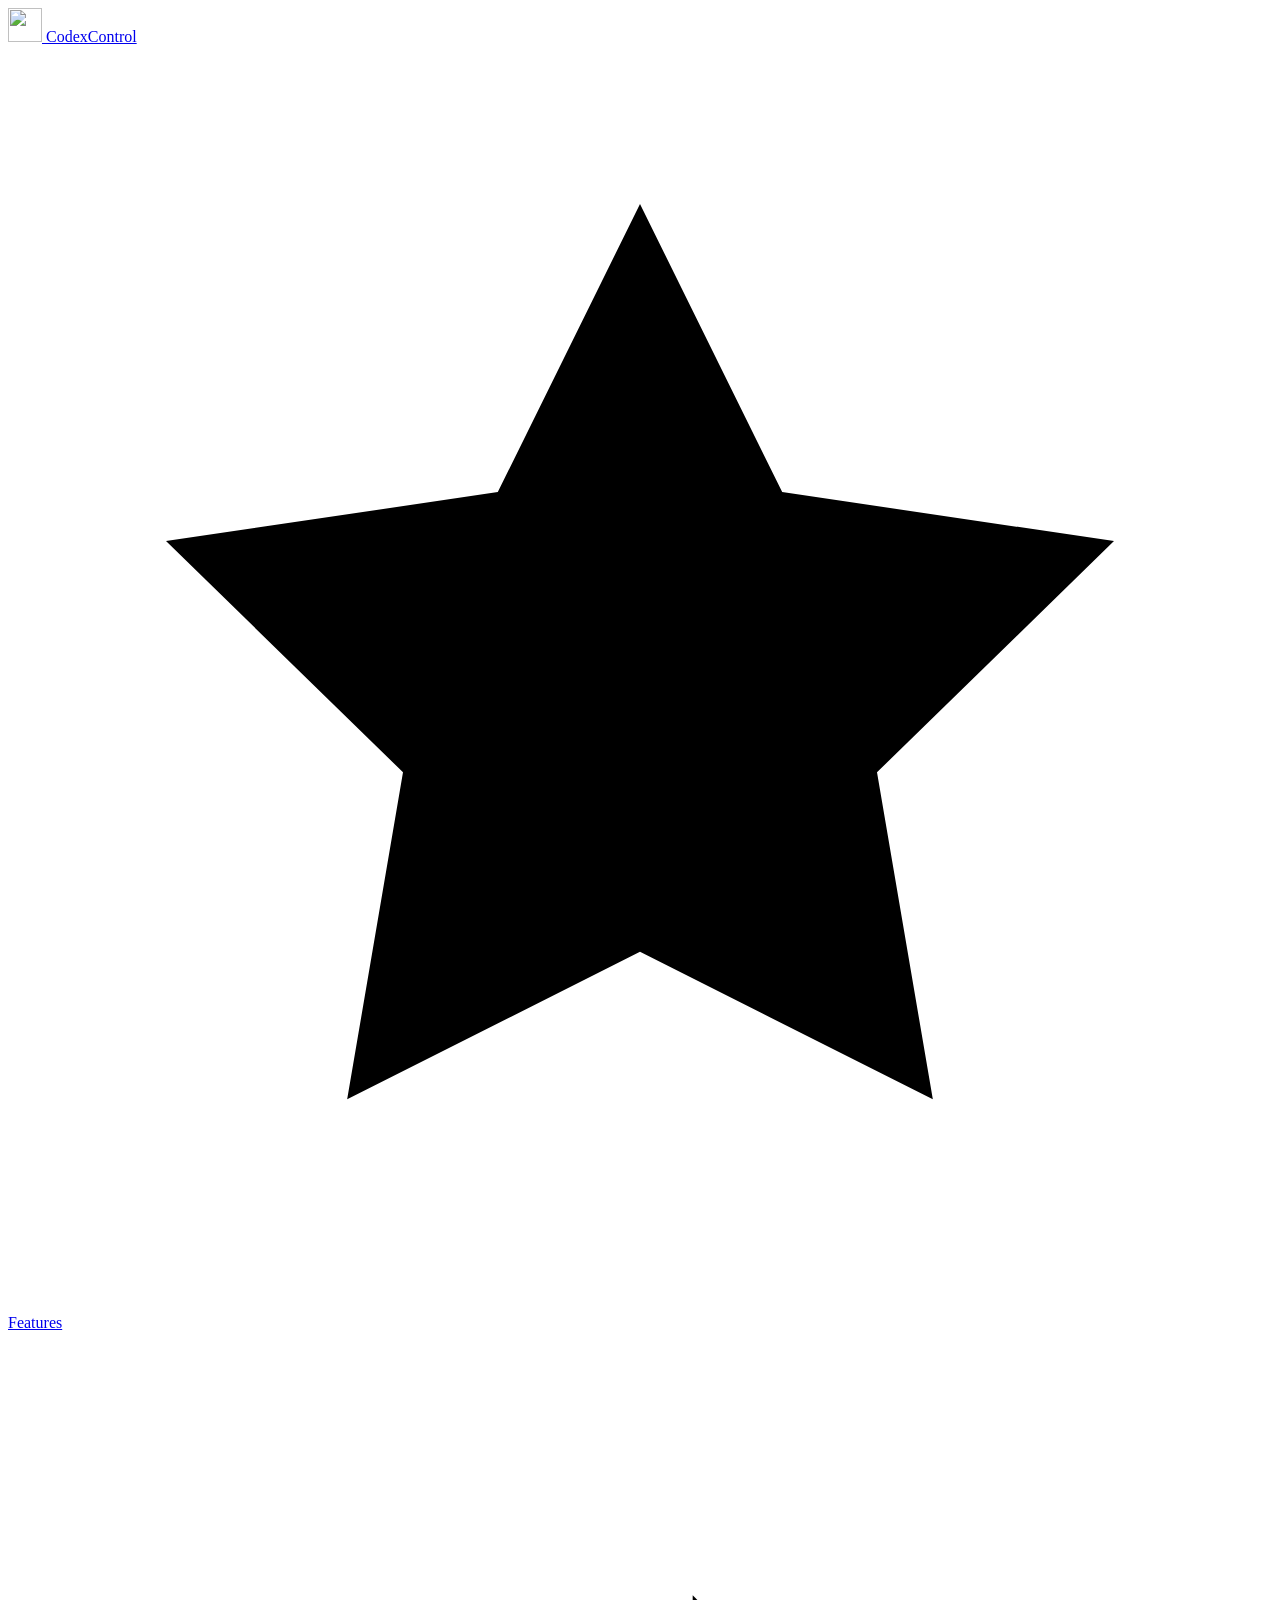
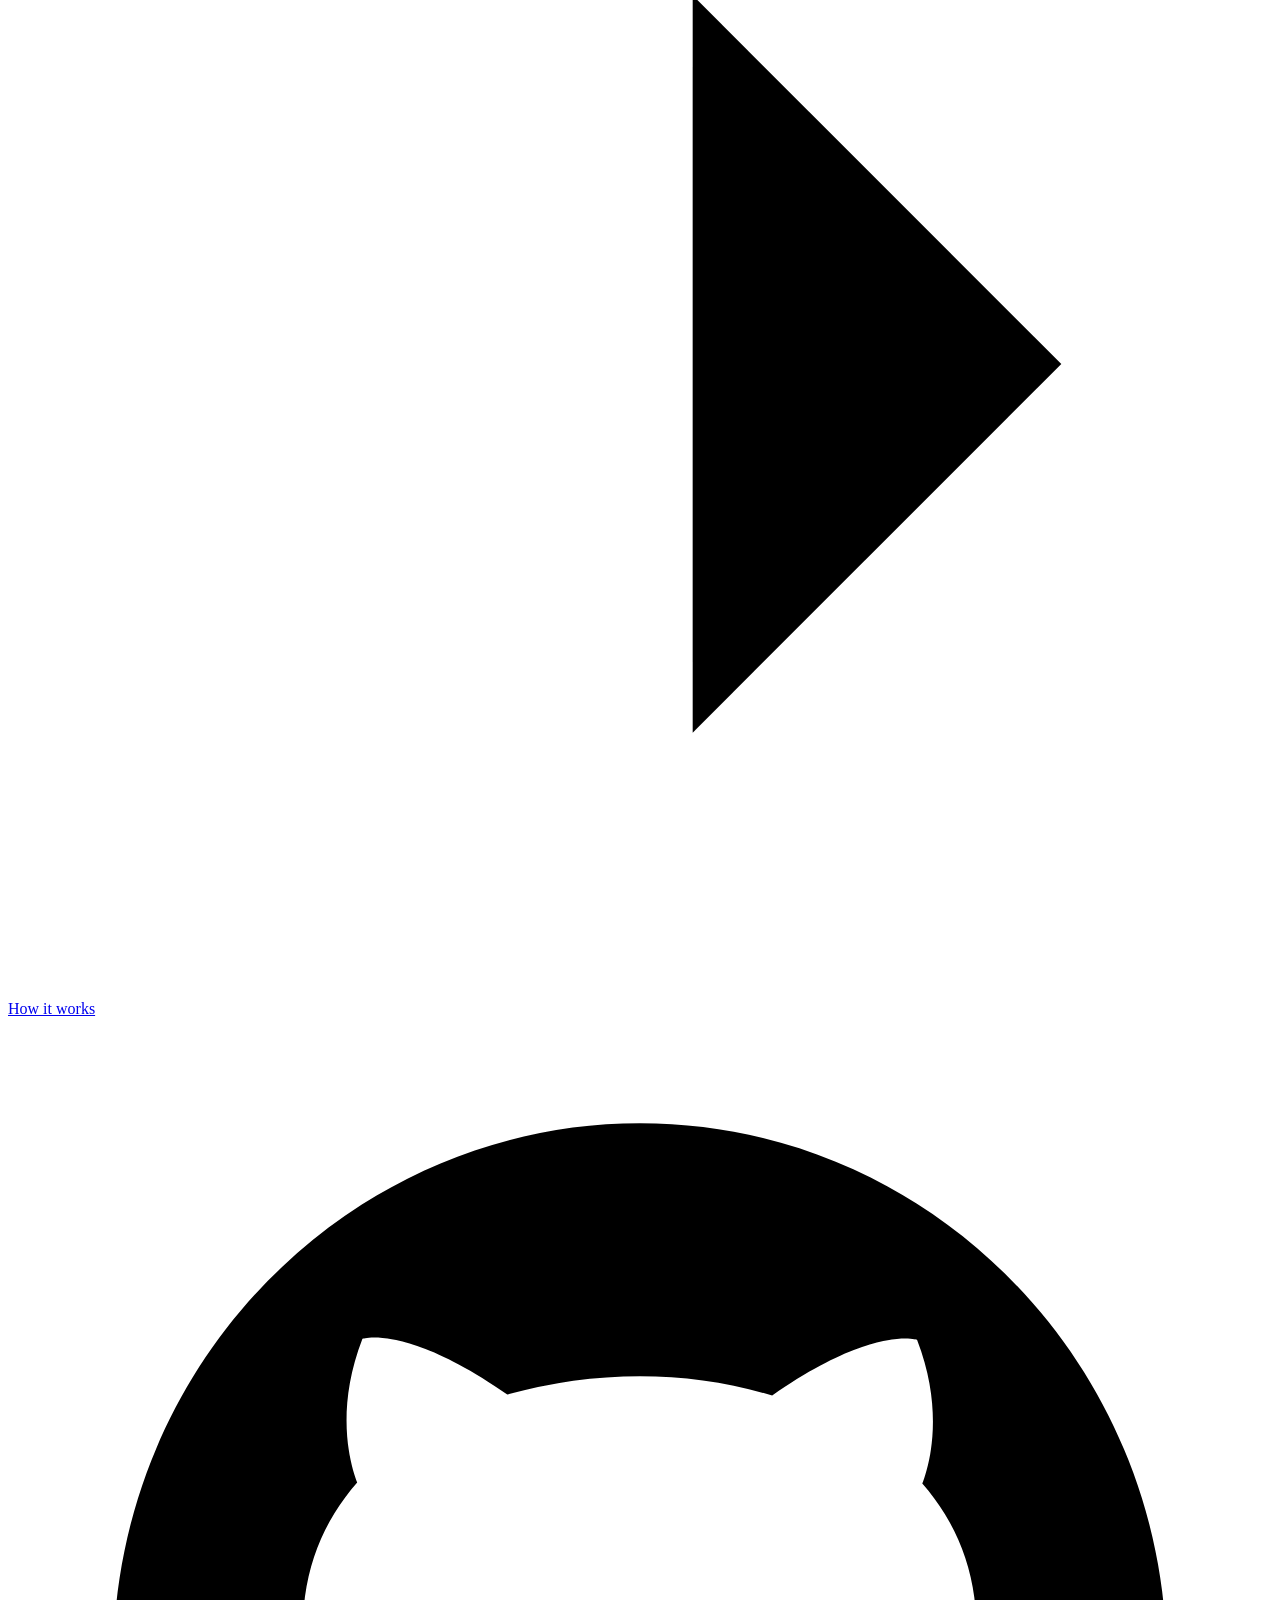
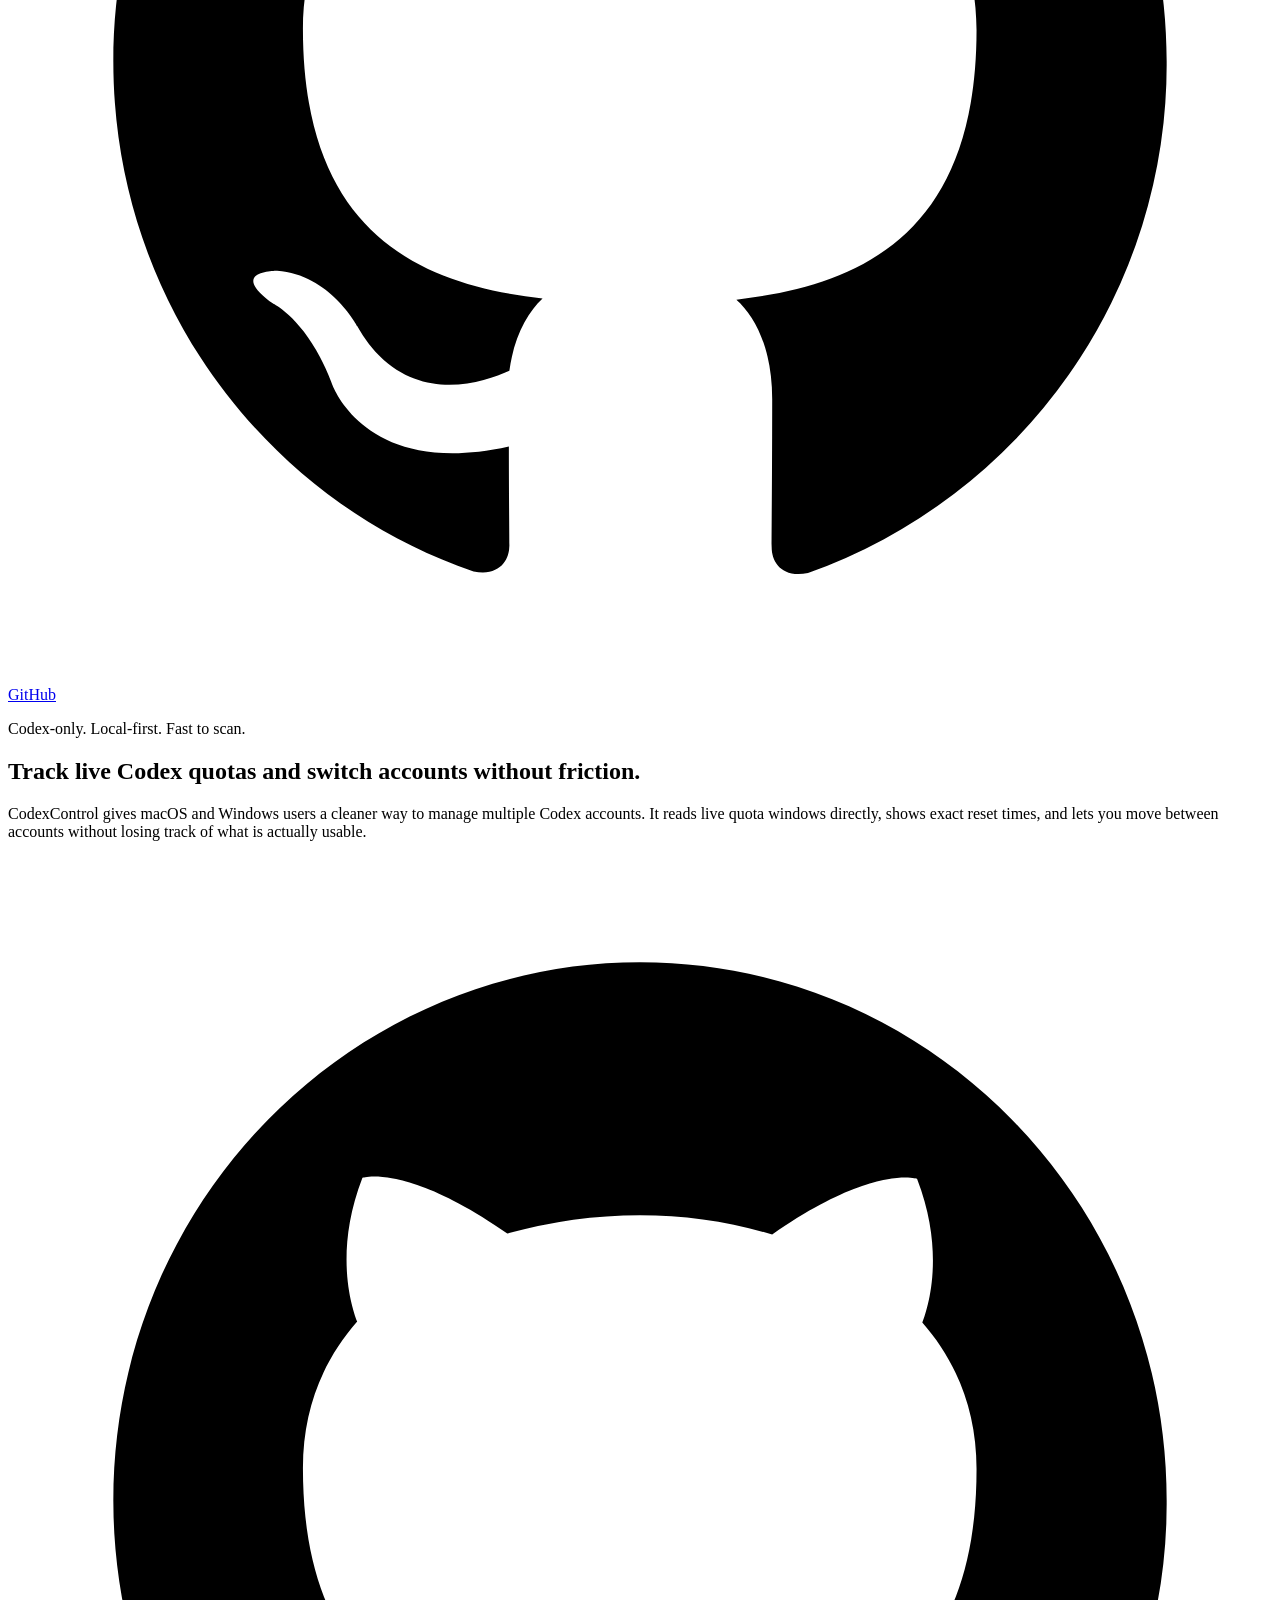
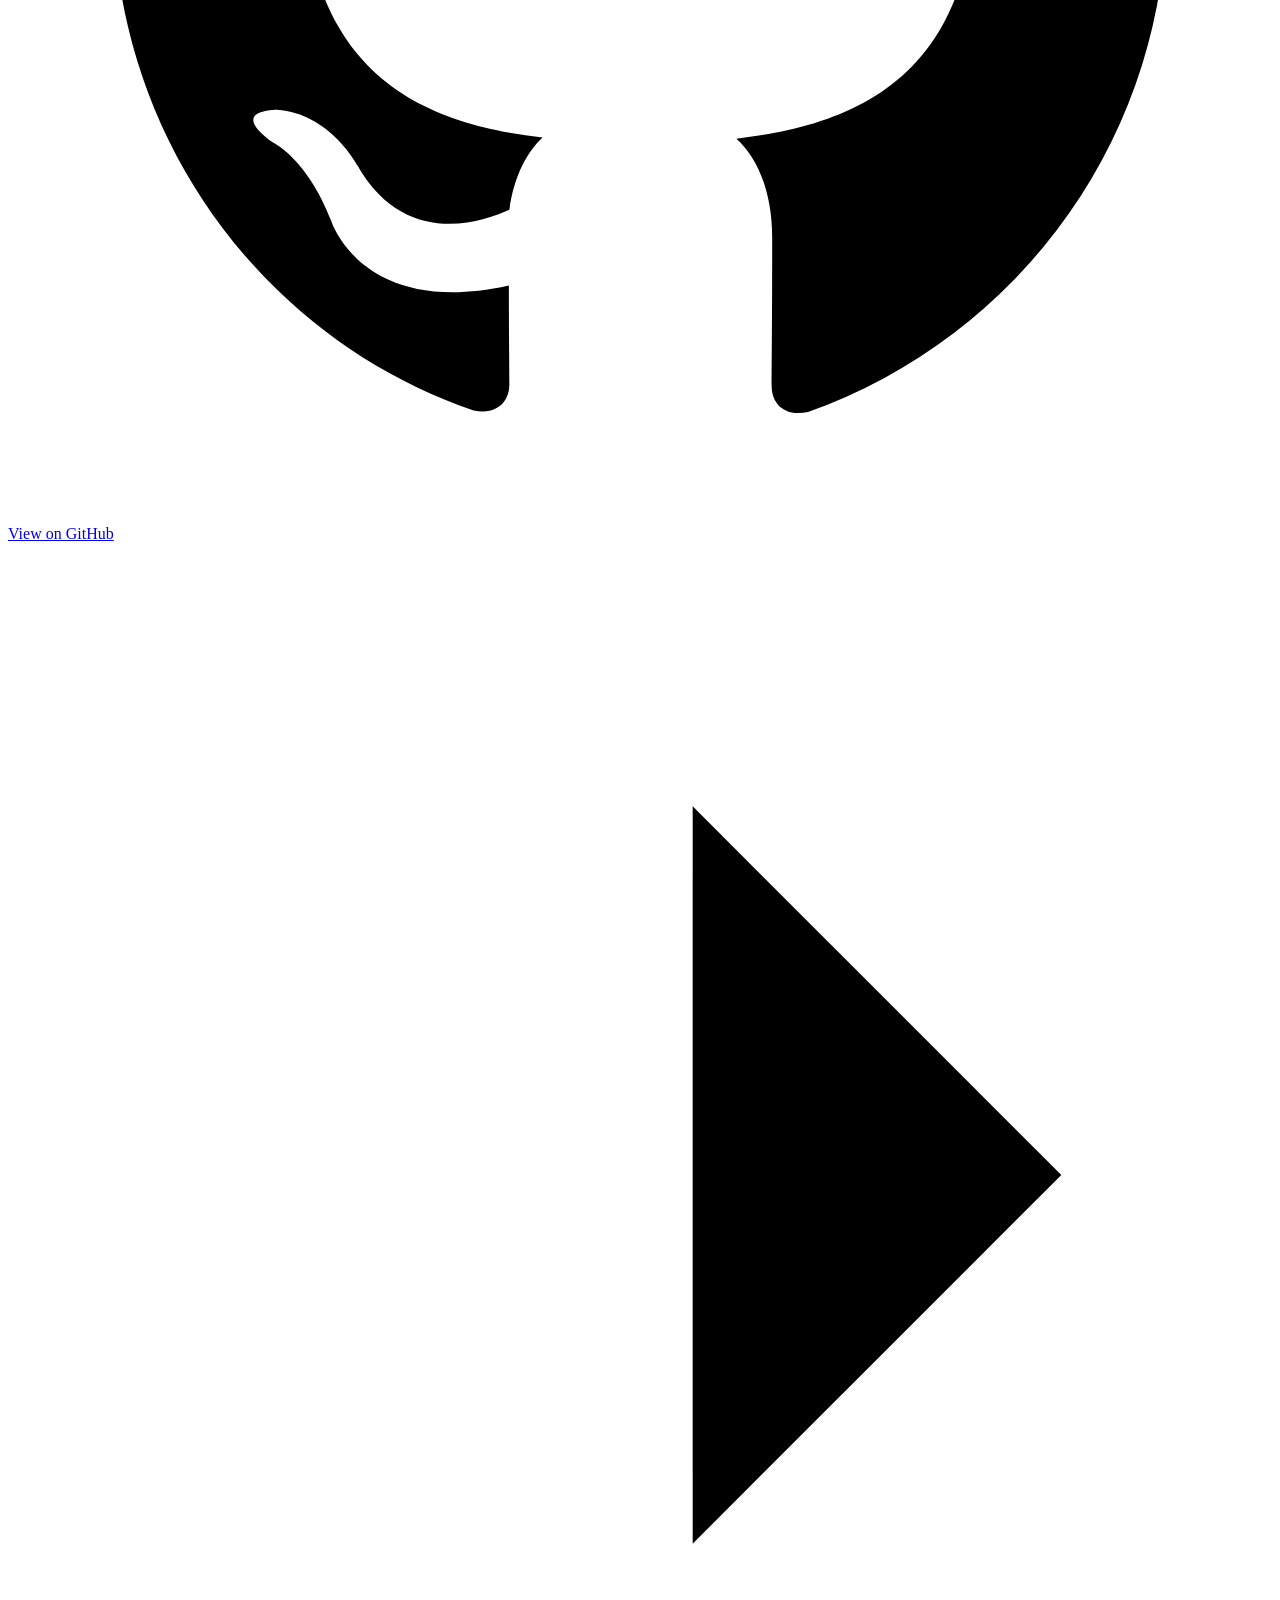
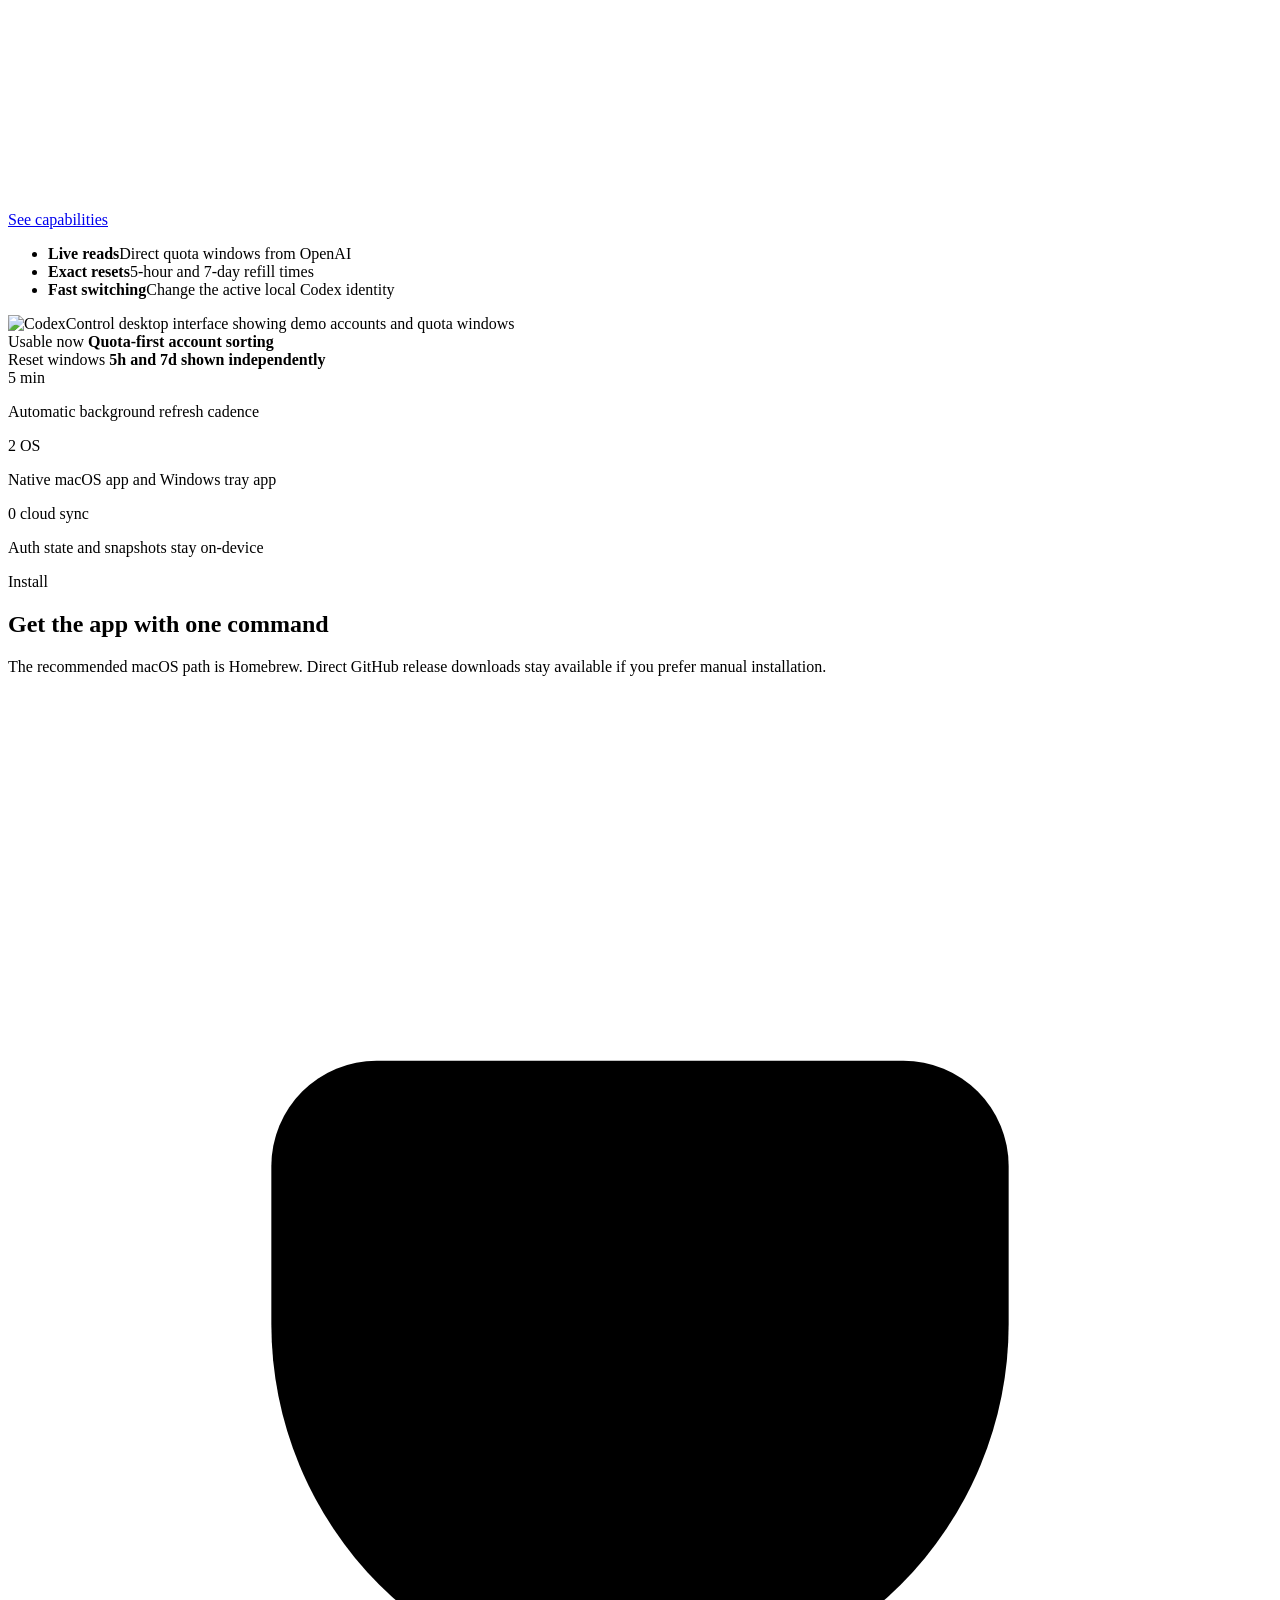
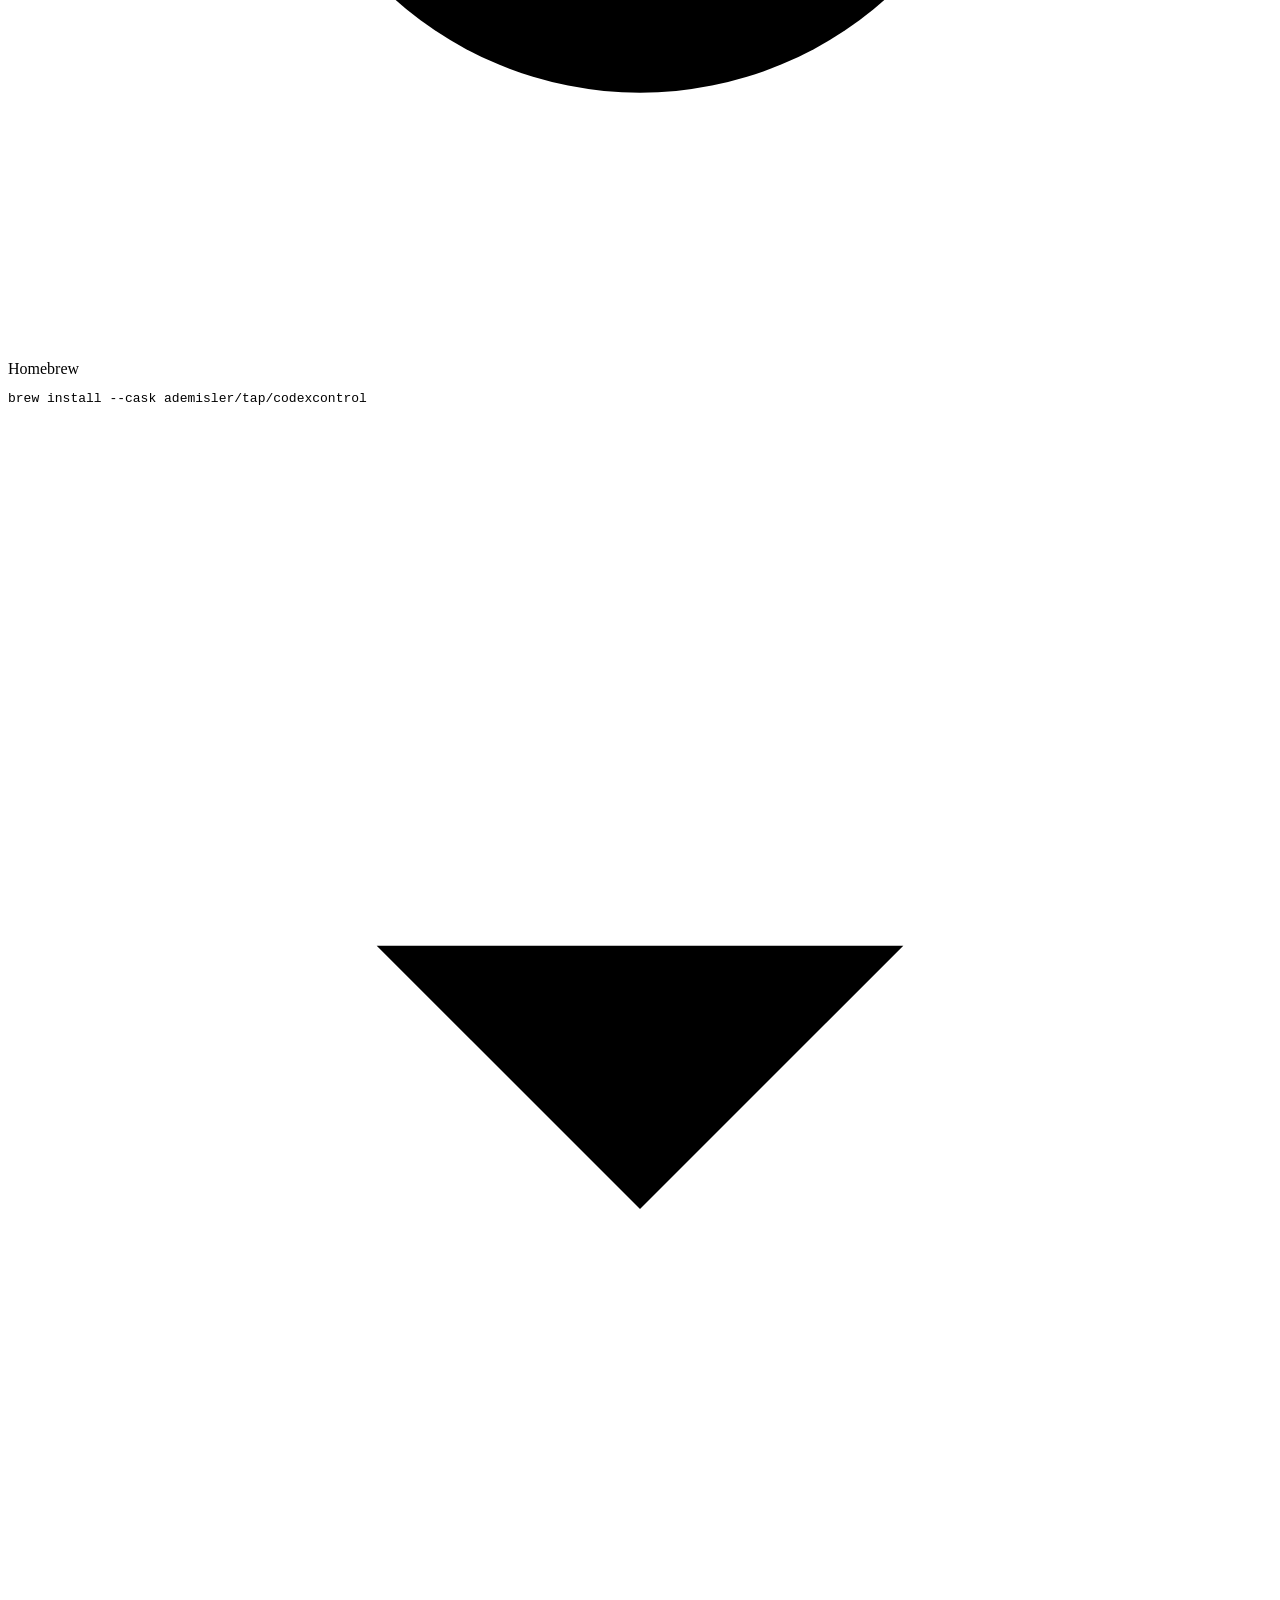
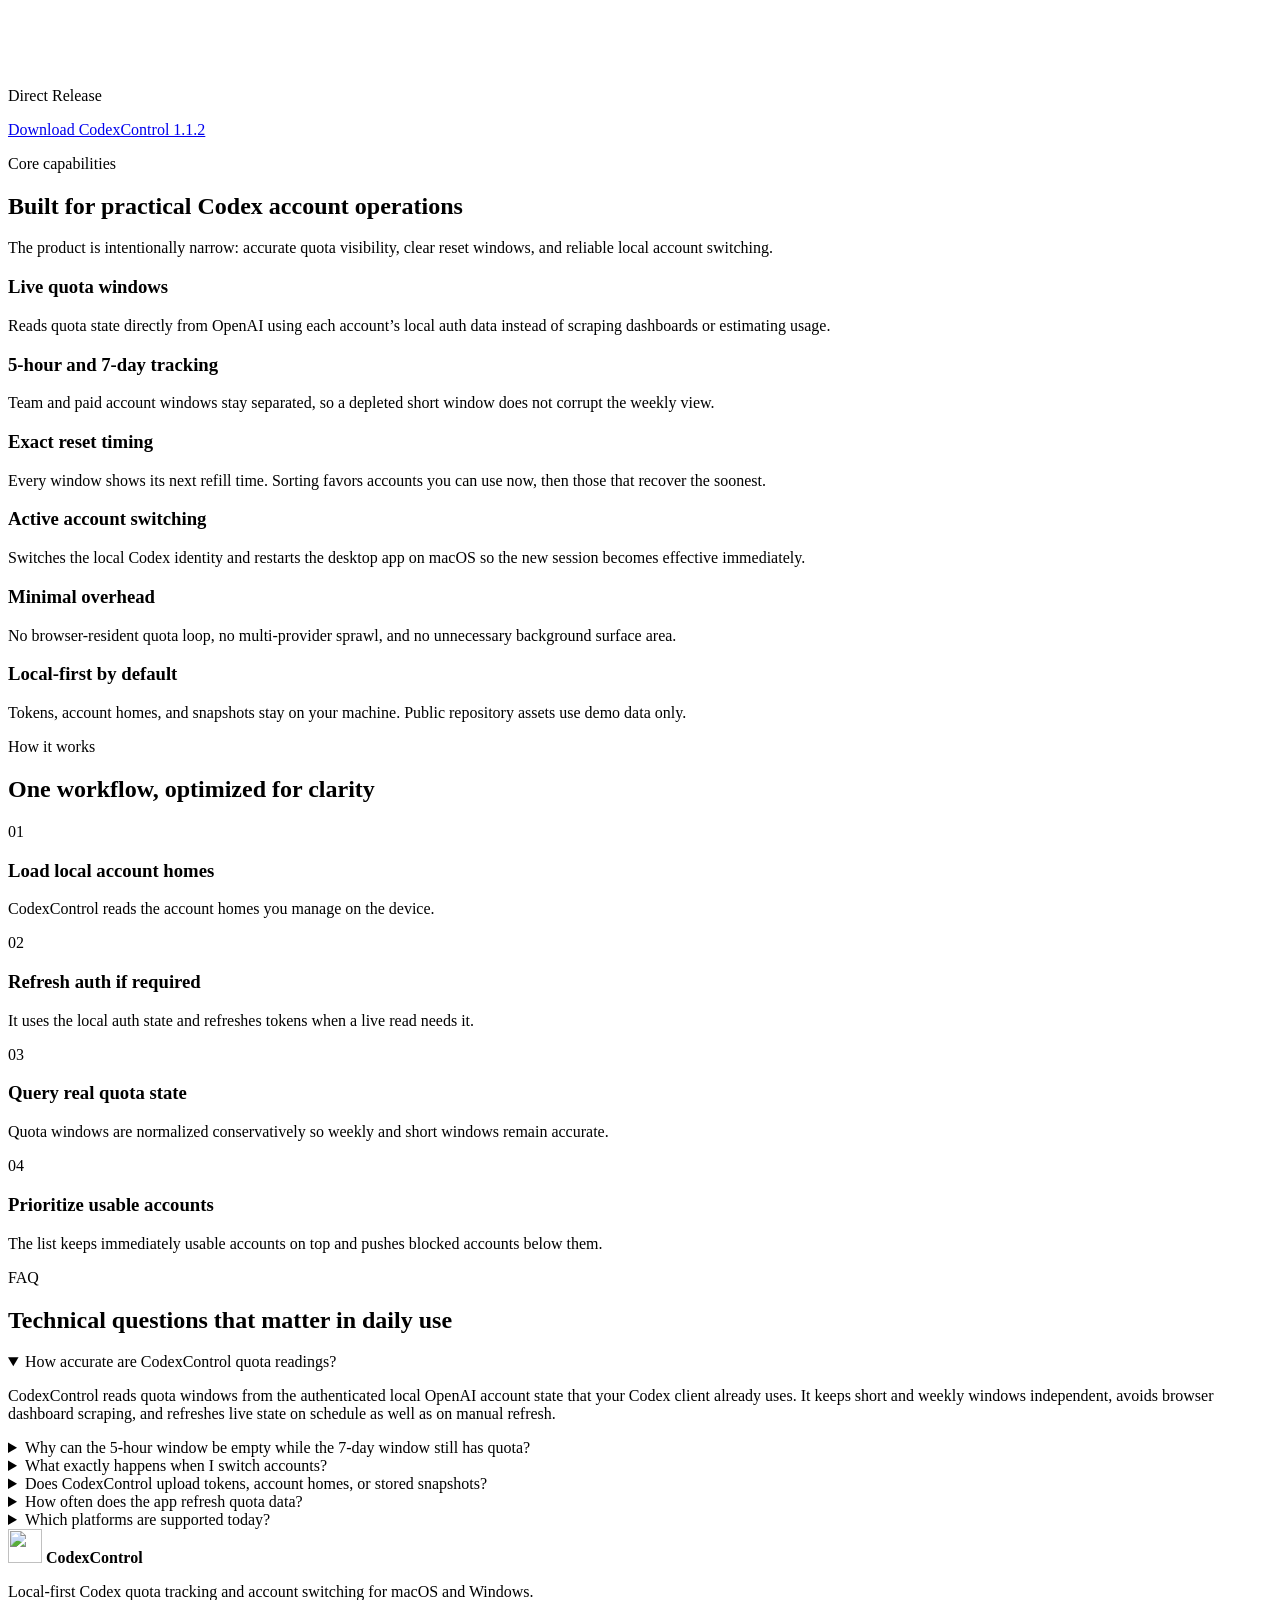
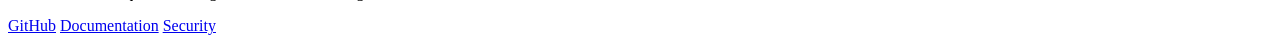
==== commit dde5d329: "Prepare 1.1.2 release" ====
--- a/site/index.html
+++ b/site/index.html
@@ -3,13 +3,17 @@
   <head>
     <meta charset="utf-8">
     <meta name="viewport" content="width=device-width, initial-scale=1">
-    <title>CodexControl | Codex quota tracking and account switching</title>
+    <title>CodexControl | Live Codex quota tracker and account switcher</title>
     <meta
       name="description"
-      content="CodexControl is a local-first desktop app for tracking live OpenAI Codex quotas, exact reset times, and switching between Codex accounts on macOS and Windows."
+      content="CodexControl is a local-first desktop app for tracking live Codex quotas, exact 5-hour and 7-day reset times, and switching between Codex accounts on macOS and Windows."
     >
     <meta
       name="robots"
+      content="index,follow,max-image-preview:large,max-snippet:-1,max-video-preview:-1"
+    >
+    <meta
+      name="googlebot"
       content="index,follow,max-image-preview:large,max-snippet:-1,max-video-preview:-1"
     >
     <meta name="theme-color" content="#0b1015">
@@ -18,7 +22,9 @@
     <meta name="format-detection" content="telephone=no">
     <meta name="author" content="CodexControl">
     <link rel="canonical" href="https://codexcontrol.app/">
-    <link rel="icon" href="/favicon.svg" type="image/svg+xml">
+    <link rel="alternate" hreflang="en" href="https://codexcontrol.app/">
+    <link rel="alternate" hreflang="x-default" href="https://codexcontrol.app/">
+    <link rel="icon" href="/favicon.svg?v=brand2" type="image/svg+xml">
     <link rel="manifest" href="/site.webmanifest">
     <link rel="stylesheet" href="/styles.css">
 
@@ -26,22 +32,25 @@
     <meta property="og:site_name" content="CodexControl">
     <meta property="og:locale" content="en_US">
     <meta property="og:url" content="https://codexcontrol.app/">
-    <meta property="og:title" content="CodexControl | Codex quota tracking and account switching">
+    <meta property="og:title" content="CodexControl | Live Codex quota tracker and account switcher">
     <meta
       property="og:description"
-      content="Track live Codex quotas, exact reset times, and switch accounts locally without browser-driven overhead."
-    >
-    <meta property="og:image" content="https://codexcontrol.app/assets/codexcontrol-og.png?v=1.1.0">
+      content="Track live Codex quotas, exact 5-hour and 7-day reset times, and switch accounts locally without browser-driven overhead."
+    >
+    <meta property="og:image" content="https://codexcontrol.app/assets/codexcontrol-og.png?v=1.1.2">
     <meta property="og:image:width" content="1200">
     <meta property="og:image:height" content="630">
+    <meta property="og:image:alt" content="CodexControl interface showing Codex account quota tracking and account switching">
+    <meta property="og:updated_time" content="2026-04-19T21:05:00+02:00">
 
     <meta name="twitter:card" content="summary_large_image">
-    <meta name="twitter:title" content="CodexControl | Codex quota tracking and account switching">
+    <meta name="twitter:title" content="CodexControl | Live Codex quota tracker and account switcher">
     <meta
       name="twitter:description"
-      content="Local-first desktop app for live Codex quota tracking, reset windows, and one-click account switching."
-    >
-    <meta name="twitter:image" content="https://codexcontrol.app/assets/codexcontrol-og.png?v=1.1.0">
+      content="Local-first desktop app for live Codex quota tracking, independent reset windows, and one-click account switching."
+    >
+    <meta name="twitter:image" content="https://codexcontrol.app/assets/codexcontrol-og.png?v=1.1.2">
+    <meta name="twitter:image:alt" content="CodexControl interface showing Codex account quota tracking and account switching">
 
     <script type="application/ld+json">
       {
@@ -50,11 +59,22 @@
         "name": "CodexControl",
         "applicationCategory": "DeveloperApplication",
         "operatingSystem": "macOS, Windows",
+        "inLanguage": "en",
+        "isAccessibleForFree": true,
         "url": "https://codexcontrol.app/",
-        "downloadUrl": "https://github.com/ademisler/CodexControl",
-        "softwareVersion": "1.1.0",
-        "description": "Local-first desktop app for live OpenAI Codex quota tracking, exact reset times, and account switching.",
-        "image": "https://codexcontrol.app/assets/codexcontrol-og.png?v=1.1.0",
+        "downloadUrl": "https://github.com/ademisler/codexcontrol/releases/latest",
+        "softwareVersion": "1.1.2",
+        "description": "Local-first desktop app for live Codex quota tracking, exact reset times, and account switching.",
+        "image": "https://codexcontrol.app/assets/codexcontrol-og.png?v=1.1.2",
+        "screenshot": "https://codexcontrol.app/assets/codexcontrol-demo-ui.png",
+        "featureList": [
+          "Live Codex quota tracking",
+          "Independent 5-hour and 7-day windows",
+          "Exact reset timestamps",
+          "Local account switching",
+          "macOS menu bar app",
+          "Windows tray app"
+        ],
         "author": {
           "@type": "Person",
           "name": "ademisler"
@@ -65,7 +85,55 @@
           "priceCurrency": "USD"
         },
         "sameAs": [
-          "https://github.com/ademisler/CodexControl"
+          "https://github.com/ademisler/codexcontrol"
+        ]
+      }
+    </script>
+    <script type="application/ld+json">
+      {
+        "@context": "https://schema.org",
+        "@type": "FAQPage",
+        "mainEntity": [
+          {
+            "@type": "Question",
+            "name": "How accurate are CodexControl quota readings?",
+            "acceptedAnswer": {
+              "@type": "Answer",
+              "text": "CodexControl reads quota windows from the same authenticated OpenAI account state the local Codex client uses. It keeps 5-hour and 7-day windows separate, avoids browser dashboard scraping, and refreshes live data on a recurring interval as well as on manual refresh."
+            }
+          },
+          {
+            "@type": "Question",
+            "name": "Why can the 5-hour window be exhausted while the weekly window still has capacity?",
+            "acceptedAnswer": {
+              "@type": "Answer",
+              "text": "Paid and team accounts can expose multiple quota windows at once. A short 5-hour window may be depleted even while the broader 7-day window still has remaining capacity. CodexControl treats those windows independently so the weekly state is not incorrectly marked as empty."
+            }
+          },
+          {
+            "@type": "Question",
+            "name": "What happens when I switch accounts?",
+            "acceptedAnswer": {
+              "@type": "Answer",
+              "text": "On macOS, CodexControl switches the active local Codex identity and restarts the desktop app so the new account becomes effective. On Windows, the tray app updates the active local account state for the installed Codex environment."
+            }
+          },
+          {
+            "@type": "Question",
+            "name": "Does CodexControl upload account tokens or snapshots?",
+            "acceptedAnswer": {
+              "@type": "Answer",
+              "text": "No. CodexControl is local-first. Auth data, account homes, and stored snapshots stay on the device. The public repository and website use demo assets only."
+            }
+          },
+          {
+            "@type": "Question",
+            "name": "How often does the app refresh quota data?",
+            "acceptedAnswer": {
+              "@type": "Answer",
+              "text": "The app refreshes quota state automatically every five minutes and also supports a manual refresh path when you need the newest available state immediately."
+            }
+          }
         ]
       }
     </script>
@@ -74,7 +142,7 @@
     <div class="site-shell">
       <header class="topbar">
         <a class="brand" href="/" aria-label="CodexControl home">
-          <img class="brand-mark-image" src="/assets/codexcontrol-mark.svg" alt="" width="34" height="34">
+          <img class="brand-mark-image" src="/assets/codexcontrol-mark.svg?v=brand2" alt="" width="34" height="34">
           <span class="brand-name">CodexControl</span>
         </a>
         <nav class="nav" aria-label="Primary">
@@ -86,7 +154,7 @@
             <svg viewBox="0 0 24 24" aria-hidden="true"><path d="M5 12h14"/><path d="m13 5 7 7-7 7"/></svg>
             <span>How it works</span>
           </a>
-          <a class="nav-link" href="https://github.com/ademisler/CodexControl">
+          <a class="nav-link" href="https://github.com/ademisler/codexcontrol">
             <svg viewBox="0 0 24 24" aria-hidden="true"><path d="M12 2C6.48 2 2 6.58 2 12.22c0 4.5 2.87 8.33 6.84 9.68.5.1.68-.22.68-.49 0-.24-.01-1.04-.01-1.88-2.78.62-3.37-1.22-3.37-1.22-.45-1.18-1.1-1.49-1.1-1.49-.9-.64.07-.63.07-.63 1 .07 1.52 1.05 1.52 1.05.88 1.56 2.32 1.11 2.89.85.09-.66.35-1.11.63-1.37-2.22-.26-4.55-1.15-4.55-5.12 0-1.13.39-2.05 1.03-2.78-.1-.26-.45-1.31.1-2.73 0 0 .84-.28 2.75 1.06A9.35 9.35 0 0 1 12 6.8c.85 0 1.71.12 2.51.37 1.91-1.34 2.75-1.06 2.75-1.06.55 1.42.2 2.47.1 2.73.64.73 1.03 1.65 1.03 2.78 0 3.98-2.33 4.86-4.56 5.12.36.32.68.94.68 1.89 0 1.37-.01 2.47-.01 2.81 0 .27.18.59.69.49A10.24 10.24 0 0 0 22 12.22C22 6.58 17.52 2 12 2Z"/></svg>
             <span>GitHub</span>
           </a>
@@ -104,7 +172,7 @@
               and lets you move between accounts without losing track of what is actually usable.
             </p>
             <div class="cta-row">
-              <a class="button primary" href="https://github.com/ademisler/CodexControl">
+              <a class="button primary" href="https://github.com/ademisler/codexcontrol">
                 <svg viewBox="0 0 24 24" aria-hidden="true"><path d="M12 2C6.48 2 2 6.58 2 12.22c0 4.5 2.87 8.33 6.84 9.68.5.1.68-.22.68-.49 0-.24-.01-1.04-.01-1.88-2.78.62-3.37-1.22-3.37-1.22-.45-1.18-1.1-1.49-1.1-1.49-.9-.64.07-.63.07-.63 1 .07 1.52 1.05 1.52 1.05.88 1.56 2.32 1.11 2.89.85.09-.66.35-1.11.63-1.37-2.22-.26-4.55-1.15-4.55-5.12 0-1.13.39-2.05 1.03-2.78-.1-.26-.45-1.31.1-2.73 0 0 .84-.28 2.75 1.06A9.35 9.35 0 0 1 12 6.8c.85 0 1.71.12 2.51.37 1.91-1.34 2.75-1.06 2.75-1.06.55 1.42.2 2.47.1 2.73.64.73 1.03 1.65 1.03 2.78 0 3.98-2.33 4.86-4.56 5.12.36.32.68.94.68 1.89 0 1.37-.01 2.47-.01 2.81 0 .27.18.59.69.49A10.24 10.24 0 0 0 22 12.22C22 6.58 17.52 2 12 2Z"/></svg>
                 <span>View on GitHub</span>
               </a>
@@ -187,7 +255,7 @@
                 </span>
                 <span class="install-label">Direct Release</span>
               </div>
-              <p><a href="https://github.com/ademisler/CodexControl/releases/tag/v1.1.0">Download CodexControl 1.1.0</a></p>
+              <p><a href="https://github.com/ademisler/codexcontrol/releases/tag/v1.1.2">Download CodexControl 1.1.2</a></p>
             </article>
           </div>
         </section>
@@ -278,24 +346,36 @@
           </div>
         </section>
 
-        <section class="section faq">
+        <section class="section faq" id="faq">
           <div class="section-head">
             <p class="eyebrow">FAQ</p>
-            <h2>Questions people usually ask first</h2>
+            <h2>Technical questions that matter in daily use</h2>
           </div>
 
           <div class="faq-list">
             <details open>
-              <summary>Does the app depend on CodexBar?</summary>
-              <p>No. CodexControl is a separate app with its own runtime, storage, and quota-fetching logic.</p>
-            </details>
-            <details>
-              <summary>Does it upload my account data anywhere?</summary>
-              <p>No. The app is local-first. It reads local account state and requests quota data directly from OpenAI.</p>
-            </details>
-            <details>
-              <summary>Which platforms are supported?</summary>
-              <p>The repository ships a native macOS menu bar app and a Windows tray implementation.</p>
+              <summary>How accurate are CodexControl quota readings?</summary>
+              <p>CodexControl reads quota windows from the authenticated local OpenAI account state that your Codex client already uses. It keeps short and weekly windows independent, avoids browser dashboard scraping, and refreshes live state on schedule as well as on manual refresh.</p>
+            </details>
+            <details>
+              <summary>Why can the 5-hour window be empty while the 7-day window still has quota?</summary>
+              <p>Paid and team accounts can expose multiple quota windows at the same time. A 5-hour window can be exhausted even while the 7-day window still has remaining capacity. CodexControl models those windows separately so the weekly state stays accurate.</p>
+            </details>
+            <details>
+              <summary>What exactly happens when I switch accounts?</summary>
+              <p>On macOS, CodexControl switches the active local Codex identity and restarts the desktop app so the new account becomes effective immediately. On Windows, the tray app updates the active local account state for the installed Codex environment.</p>
+            </details>
+            <details>
+              <summary>Does CodexControl upload tokens, account homes, or stored snapshots?</summary>
+              <p>No. The app is local-first. Auth data, managed account homes, and stored snapshots remain on the device. Public screenshots and website assets use demo data only.</p>
+            </details>
+            <details>
+              <summary>How often does the app refresh quota data?</summary>
+              <p>CodexControl refreshes quota state automatically every five minutes and also supports a manual refresh path when you want the newest available state immediately.</p>
+            </details>
+            <details>
+              <summary>Which platforms are supported today?</summary>
+              <p>The project ships a native macOS menu bar application and a Windows tray application, both focused on live Codex quota tracking and local account switching.</p>
             </details>
           </div>
         </section>
@@ -303,14 +383,14 @@
 
       <footer class="footer">
         <div>
-          <img class="brand-mark-image footer-mark" src="/assets/codexcontrol-mark.svg" alt="" width="34" height="34">
+          <img class="brand-mark-image footer-mark" src="/assets/codexcontrol-mark.svg?v=brand2" alt="" width="34" height="34">
           <strong>CodexControl</strong>
         </div>
         <p>Local-first Codex quota tracking and account switching for macOS and Windows.</p>
         <div class="footer-links">
-          <a href="https://github.com/ademisler/CodexControl">GitHub</a>
-          <a href="https://github.com/ademisler/CodexControl/blob/main/README.md">Documentation</a>
-          <a href="https://github.com/ademisler/CodexControl/blob/main/SECURITY.md">Security</a>
+          <a href="https://github.com/ademisler/codexcontrol">GitHub</a>
+          <a href="https://github.com/ademisler/codexcontrol/blob/main/README.md">Documentation</a>
+          <a href="https://github.com/ademisler/codexcontrol/blob/main/SECURITY.md">Security</a>
         </div>
       </footer>
     </div>
